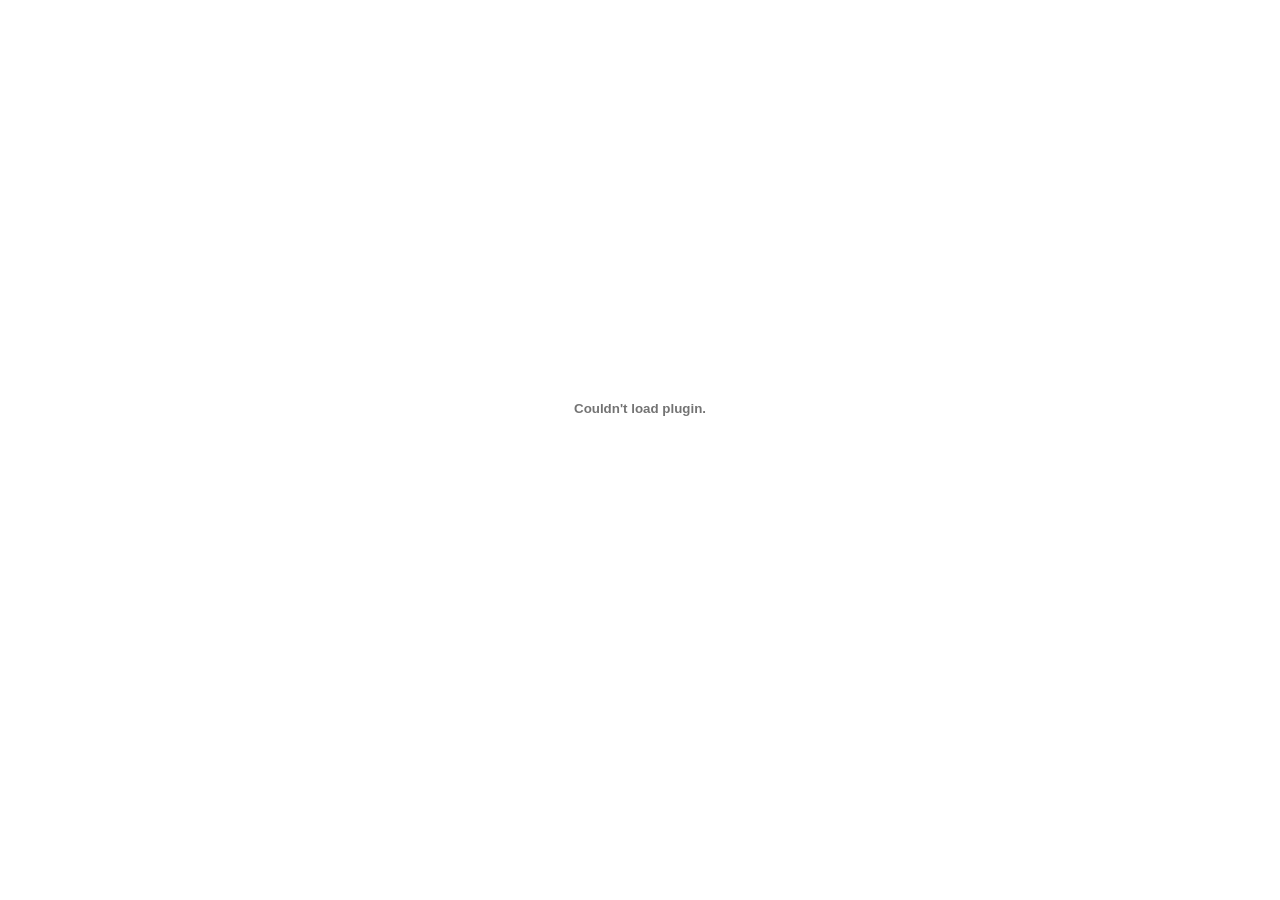
==== index.html @ bdfee644 "remove hotjar tracking" ====
<!DOCTYPE html>
<html>
<head>
<link rel="stylesheet" href="style.css">
  <link href='https://fonts.googleapis.com/css?family=Nunito' rel='stylesheet'>

<!--  &lt;!&ndash; Hotjar Tracking Code for https://id-legal-design.github.io/traditionalcontract/ &ndash;&gt;
<script>
    (function(h,o,t,j,a,r){
        h.hj=h.hj||function(){(h.hj.q=h.hj.q||[]).push(arguments)};
        h._hjSettings={hjid:2678141,hjsv:6};
        a=o.getElementsByTagName('head')[0];
        r=o.createElement('script');r.async=1;
        r.src=t+h._hjSettings.hjid+j+h._hjSettings.hjsv;
        a.appendChild(r);
    })(window,document,'https://static.hotjar.com/c/hotjar-','.js?sv=');
</script>-->

</head>
<body>

  <div class="pdfshow">
    <embed src="assets/boilerplate2017.pdf" width=100% height="800" frameborder="0" allowfullscreen>
  </div>

</body>
</html>
---- style.css ----
body {
    font-family: 'Nunito', sans-serif;font-size: 22px;
}

.button {
  background-color: #606060;
  border: none;
  color: white;
  padding: 15px 32px;
  text-align: center;
  text-decoration: none;
  display: inline-block;
  font-size: 16px;
  margin: 4px 2px;
  cursor: pointer;
}
.content {
  max-width: 500px;
  margin: auto;
    text-align: center;
}

.pdfshow {
  width: 100%;
  margin: auto;
  text-align: center;
}

.header {
  padding: 60px;
  text-align: center;
  background: #ffffff;
  color: #000000;
  font-size: 30px;
}
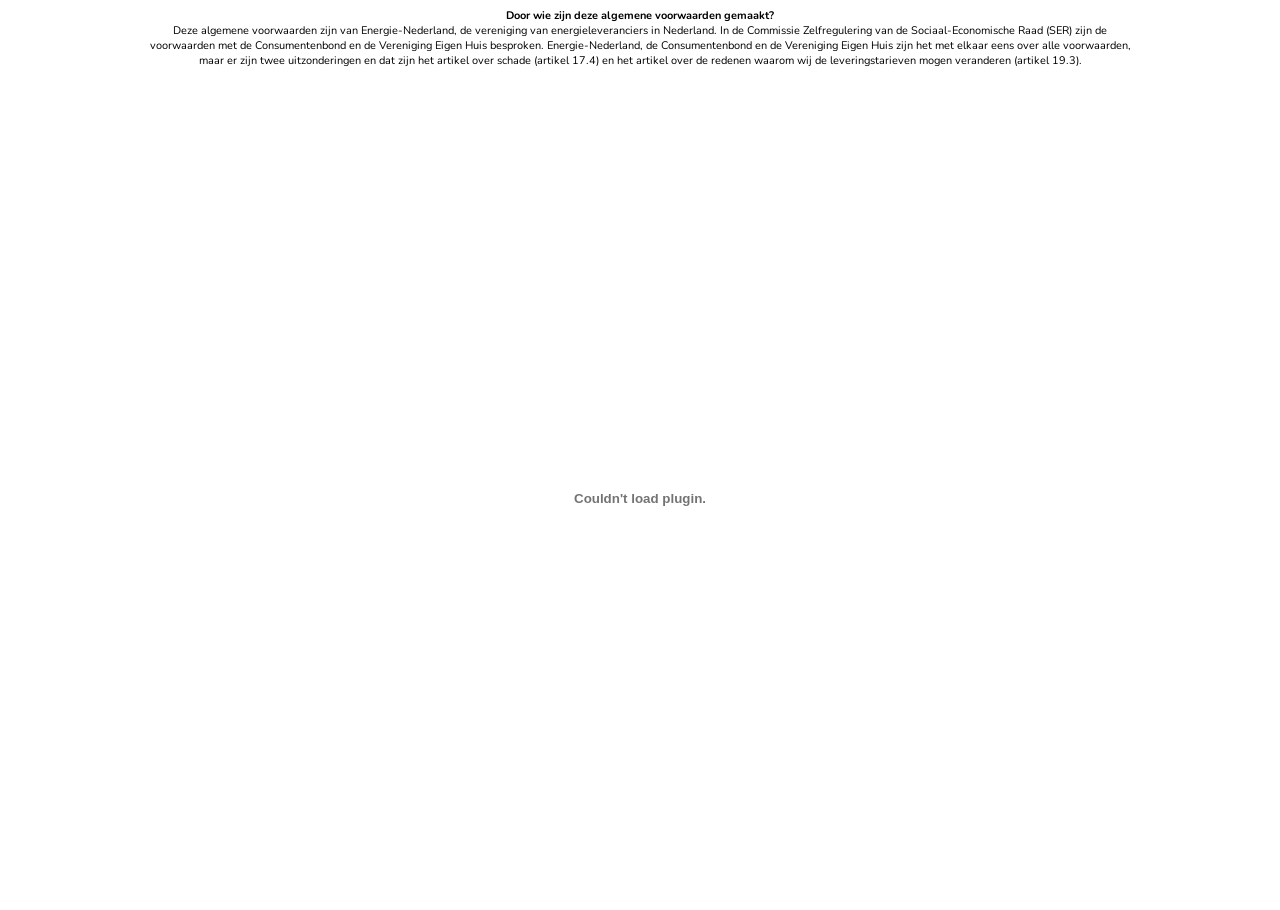
==== commit 9181b673: "rerun hotjar trial with embed" ====
--- a/index.html
+++ b/index.html
@@ -4,7 +4,7 @@
 <link rel="stylesheet" href="style.css">
   <link href='https://fonts.googleapis.com/css?family=Nunito' rel='stylesheet'>
 
-<!--  &lt;!&ndash; Hotjar Tracking Code for https://id-legal-design.github.io/traditionalcontract/ &ndash;&gt;
+<!-- Hotjar Tracking Code for https://id-legal-design.github.io/traditionalcontract/ -->
 <script>
     (function(h,o,t,j,a,r){
         h.hj=h.hj||function(){(h.hj.q=h.hj.q||[]).push(arguments)};
@@ -14,14 +14,27 @@
         r.src=t+h._hjSettings.hjid+j+h._hjSettings.hjsv;
         a.appendChild(r);
     })(window,document,'https://static.hotjar.com/c/hotjar-','.js?sv=');
-</script>-->
+</script>
 
 </head>
 <body>
 
-  <div class="pdfshow">
-    <embed src="assets/boilerplate2017.pdf" width=100% height="800" frameborder="0" allowfullscreen>
+
+  <div class="content">
+   <b>Door wie zijn deze algemene voorwaarden gemaakt? </b>
+    <br>
+    Deze algemene voorwaarden zijn van Energie-Nederland, de vereniging van energieleveranciers in Nederland.
+    In de Commissie Zelfregulering van de Sociaal-Economische Raad (SER) zijn de voorwaarden met de Consumentenbond
+    en de Vereniging Eigen Huis besproken.
+    Energie-Nederland, de Consumentenbond en de Vereniging Eigen Huis zijn het met elkaar eens over alle voorwaarden,
+    maar er zijn twee uitzonderingen en dat zijn het artikel over schade (artikel 17.4) en het artikel over de redenen
+    waarom wij de leveringstarieven mogen veranderen (artikel 19.3).
   </div>
+
+    <br>
+    <br>
+
+<embed src="assets/boilerplate2017.pdf" width=100% height="800" frameborder="0" allowfullscreen>
 
 </body>
 </html>
--- a/style.css
+++ b/style.css
@@ -1,5 +1,5 @@
 body {
-    font-family: 'Nunito', sans-serif;font-size: 22px;
+    font-family: 'Nunito', sans-serif;font-size: 11px;
 }
 
 .button {
@@ -14,16 +14,17 @@
   margin: 4px 2px;
   cursor: pointer;
 }
-.content {
-  max-width: 500px;
+
+.contentcontainer {
+  max-width: 1000px;
   margin: auto;
     text-align: center;
 }
 
-.pdfshow {
-  width: 100%;
+.content {
+  max-width: 1000px;
   margin: auto;
-  text-align: center;
+    text-align: center;
 }
 
 .header {
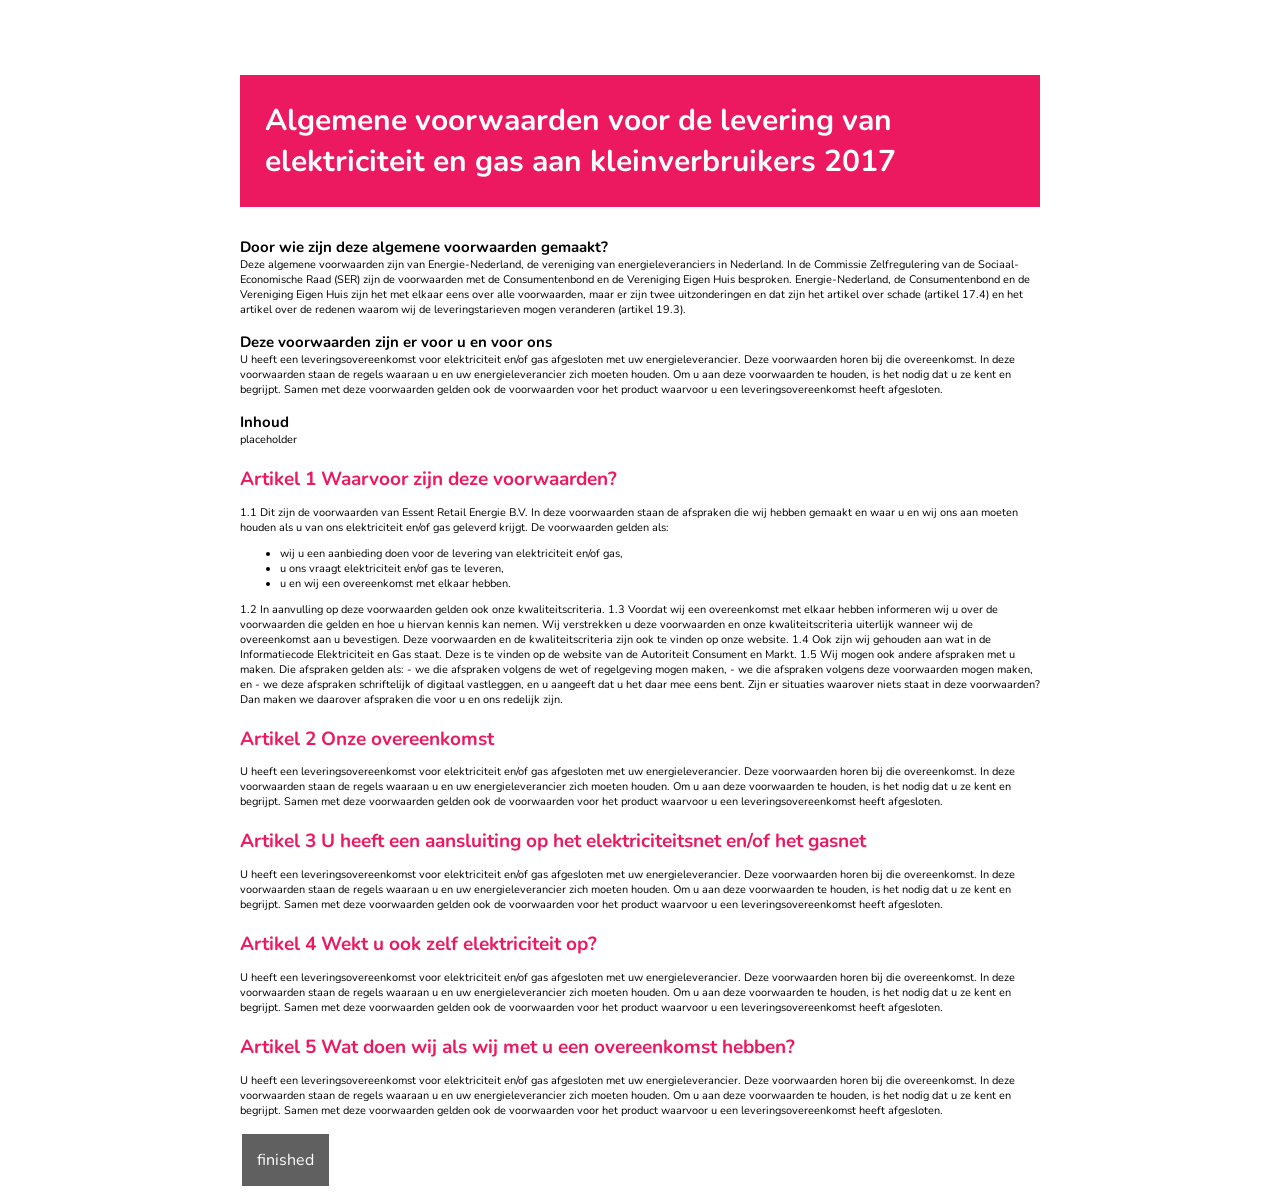
==== commit 9b46ca6c: "basic setup with style" ====
--- a/index.html
+++ b/index.html
@@ -1,40 +1,118 @@
 <!DOCTYPE html>
 <html>
 <head>
-<link rel="stylesheet" href="style.css">
-  <link href='https://fonts.googleapis.com/css?family=Nunito' rel='stylesheet'>
+    <link rel="stylesheet" href="style.css">
+    <link href='https://fonts.googleapis.com/css?family=Nunito' rel='stylesheet'>
 
-<!-- Hotjar Tracking Code for https://id-legal-design.github.io/traditionalcontract/ -->
-<script>
-    (function(h,o,t,j,a,r){
-        h.hj=h.hj||function(){(h.hj.q=h.hj.q||[]).push(arguments)};
-        h._hjSettings={hjid:2678141,hjsv:6};
-        a=o.getElementsByTagName('head')[0];
-        r=o.createElement('script');r.async=1;
-        r.src=t+h._hjSettings.hjid+j+h._hjSettings.hjsv;
-        a.appendChild(r);
-    })(window,document,'https://static.hotjar.com/c/hotjar-','.js?sv=');
-</script>
+    <!-- Hotjar Tracking Code for https://id-legal-design.github.io/traditionalcontract/ -->
+    <script>
+        (function (h, o, t, j, a, r) {
+            h.hj = h.hj || function () {
+                (h.hj.q = h.hj.q || []).push(arguments)
+            };
+            h._hjSettings = {hjid: 2678141, hjsv: 6};
+            a = o.getElementsByTagName('head')[0];
+            r = o.createElement('script');
+            r.async = 1;
+            r.src = t + h._hjSettings.hjid + j + h._hjSettings.hjsv;
+            a.appendChild(r);
+        })(window, document, 'https://static.hotjar.com/c/hotjar-', '.js?sv=');
+    </script>
 
 </head>
 <body>
 
+<div class="contentcontainer">
+<div class="header"> Algemene voorwaarden voor de levering van elektriciteit en gas aan kleinverbruikers 2017 </div>
+<br>
+<div class="content">
+    <h0>Door wie zijn deze algemene voorwaarden gemaakt? </h0>
+    Deze algemene voorwaarden zijn van Energie-Nederland, de vereniging van energieleveranciers in
+    Nederland. In de Commissie Zelfregulering van de Sociaal-Economische Raad (SER) zijn de voorwaarden met
+    de Consumentenbond en de Vereniging Eigen Huis besproken.
+    Energie-Nederland, de Consumentenbond en de Vereniging Eigen Huis zijn het met elkaar eens over alle
+    voorwaarden, maar er zijn twee uitzonderingen en dat zijn het artikel over schade (artikel 17.4) en het artikel
+    over de redenen waarom wij de leveringstarieven mogen veranderen (artikel 19.3).
+</div>
 
-  <div class="content">
-   <b>Door wie zijn deze algemene voorwaarden gemaakt? </b>
-    <br>
-    Deze algemene voorwaarden zijn van Energie-Nederland, de vereniging van energieleveranciers in Nederland.
-    In de Commissie Zelfregulering van de Sociaal-Economische Raad (SER) zijn de voorwaarden met de Consumentenbond
-    en de Vereniging Eigen Huis besproken.
-    Energie-Nederland, de Consumentenbond en de Vereniging Eigen Huis zijn het met elkaar eens over alle voorwaarden,
-    maar er zijn twee uitzonderingen en dat zijn het artikel over schade (artikel 17.4) en het artikel over de redenen
-    waarom wij de leveringstarieven mogen veranderen (artikel 19.3).
-  </div>
+<div class="content">
+    <h0>Deze voorwaarden zijn er voor u en voor ons </h0>
+    U heeft een leveringsovereenkomst voor elektriciteit en/of gas afgesloten met uw energieleverancier.
+    Deze voorwaarden horen bij die overeenkomst. In deze voorwaarden staan de regels waaraan u en uw
+    energieleverancier zich moeten houden. Om u aan deze voorwaarden te houden, is het nodig dat u ze kent
+    en begrijpt. Samen met deze voorwaarden gelden ook de voorwaarden voor het product waarvoor u een
+    leveringsovereenkomst heeft afgesloten.
+</div>
 
-    <br>
-    <br>
+<div class="content">
+    <h0>Inhoud </h0>
+    placeholder
+</div>
 
-<embed src="assets/boilerplate2017.pdf" width=100% height="800" frameborder="0" allowfullscreen>
+<div class="content">
+    <h1>Artikel 1 Waarvoor zijn deze voorwaarden? </h1>
+
+    1.1 Dit zijn de voorwaarden van Essent Retail Energie B.V. In deze voorwaarden staan de afspraken die wij
+    hebben gemaakt en waar u en wij ons aan moeten houden als u van ons elektriciteit en/of gas geleverd
+    krijgt. De voorwaarden gelden als:
+
+    <ul>
+        <li>wij u een aanbieding doen voor de levering van elektriciteit en/of gas,</li>
+        <li>u ons vraagt elektriciteit en/of gas te leveren,</li>
+        <li>u en wij een overeenkomst met elkaar hebben.</li>
+    </ul>
+    1.2 In aanvulling op deze voorwaarden gelden ook onze kwaliteitscriteria.
+    1.3 Voordat wij een overeenkomst met elkaar hebben informeren wij u over de voorwaarden die gelden en hoe
+    u hiervan kennis kan nemen. Wij verstrekken u deze voorwaarden en onze kwaliteitscriteria uiterlijk wanneer
+    wij de overeenkomst aan u bevestigen. Deze voorwaarden en de kwaliteitscriteria zijn ook te vinden op onze
+    website.
+    1.4 Ook zijn wij gehouden aan wat in de Informatiecode Elektriciteit en Gas staat. Deze is te vinden op de
+    website van de Autoriteit Consument en Markt.
+    1.5 Wij mogen ook andere afspraken met u maken. Die afspraken gelden als:
+    - we die afspraken volgens de wet of regelgeving mogen maken,
+    - we die afspraken volgens deze voorwaarden mogen maken, en
+    - we deze afspraken schriftelijk of digitaal vastleggen, en u aangeeft dat u het daar mee eens bent.
+    Zijn er situaties waarover niets staat in deze voorwaarden? Dan maken we daarover afspraken die voor u
+    en ons redelijk zijn.
+</div>
+
+<div class="content">
+    <h1>Artikel 2 Onze overeenkomst </h1>
+    U heeft een leveringsovereenkomst voor elektriciteit en/of gas afgesloten met uw energieleverancier.
+    Deze voorwaarden horen bij die overeenkomst. In deze voorwaarden staan de regels waaraan u en uw
+    energieleverancier zich moeten houden. Om u aan deze voorwaarden te houden, is het nodig dat u ze kent
+    en begrijpt. Samen met deze voorwaarden gelden ook de voorwaarden voor het product waarvoor u een
+    leveringsovereenkomst heeft afgesloten.
+</div>
+
+    <div class="content">
+    <h1>Artikel 3 U heeft een aansluiting op het elektriciteitsnet en/of het gasnet </h1>
+    U heeft een leveringsovereenkomst voor elektriciteit en/of gas afgesloten met uw energieleverancier.
+    Deze voorwaarden horen bij die overeenkomst. In deze voorwaarden staan de regels waaraan u en uw
+    energieleverancier zich moeten houden. Om u aan deze voorwaarden te houden, is het nodig dat u ze kent
+    en begrijpt. Samen met deze voorwaarden gelden ook de voorwaarden voor het product waarvoor u een
+    leveringsovereenkomst heeft afgesloten.
+</div>
+
+    <div class="content">
+    <h1>Artikel 4 Wekt u ook zelf elektriciteit op? </h1>
+    U heeft een leveringsovereenkomst voor elektriciteit en/of gas afgesloten met uw energieleverancier.
+    Deze voorwaarden horen bij die overeenkomst. In deze voorwaarden staan de regels waaraan u en uw
+    energieleverancier zich moeten houden. Om u aan deze voorwaarden te houden, is het nodig dat u ze kent
+    en begrijpt. Samen met deze voorwaarden gelden ook de voorwaarden voor het product waarvoor u een
+    leveringsovereenkomst heeft afgesloten.
+</div>
+
+        <div class="content">
+    <h1>Artikel 5 Wat doen wij als wij met u een overeenkomst hebben? </h1>
+    U heeft een leveringsovereenkomst voor elektriciteit en/of gas afgesloten met uw energieleverancier.
+    Deze voorwaarden horen bij die overeenkomst. In deze voorwaarden staan de regels waaraan u en uw
+    energieleverancier zich moeten houden. Om u aan deze voorwaarden te houden, is het nodig dat u ze kent
+    en begrijpt. Samen met deze voorwaarden gelden ook de voorwaarden voor het product waarvoor u een
+    leveringsovereenkomst heeft afgesloten.
+</div>
+<a class="button" href="https://www.google.com">finished</a>
+</div>
 
 </body>
 </html>
--- a/style.css
+++ b/style.css
@@ -1,36 +1,61 @@
+:root {
+  --colorbright: #ec1960;
+  --white: #ffffff;
+}
+
 body {
-    font-family: 'Nunito', sans-serif;font-size: 11px;
+    font-family: 'Nunito', sans-serif;
+    font-size: 11px;
+    margin-top: 75px;
 }
 
 .button {
-  background-color: #606060;
-  border: none;
-  color: white;
-  padding: 15px 32px;
-  text-align: center;
-  text-decoration: none;
-  display: inline-block;
-  font-size: 16px;
-  margin: 4px 2px;
-  cursor: pointer;
+    background-color: #606060;
+    border: none;
+    color: white;
+    padding: 15px 15px;
+    text-align: center;
+    text-decoration: none;
+    display: inline-block;
+    font-size: 16px;
+    margin: 4px 2px;
+    cursor: pointer;
+    margin-top: 1em;
+}
+
+.content {
+    max-width: 800px;
+    margin: auto;
+    text-align: left;
 }
 
 .contentcontainer {
-  max-width: 1000px;
-  margin: auto;
-    text-align: center;
+    max-width: 800px;
+    margin: auto;
+    text-align: left;
 }
 
-.content {
-  max-width: 1000px;
-  margin: auto;
-    text-align: center;
+
+h0 {
+    display: block;
+    margin-top: 1em;
+    font-size: 15px;
+    font-weight: bold;
+}
+
+h1{
+    display: block;
+    margin-top: 1em;
+    font-size: 19px;
+    font-weight: bold;
+    color: var(--colorbright);
 }
 
 .header {
-  padding: 60px;
-  text-align: center;
-  background: #ffffff;
-  color: #000000;
-  font-size: 30px;
+    font-size: 30px;
+    font-weight: bold;
+    display: block;
+    background-color: var(--colorbright);
+    color: white;
+    padding: 25px 25px 25px 25px;
 }
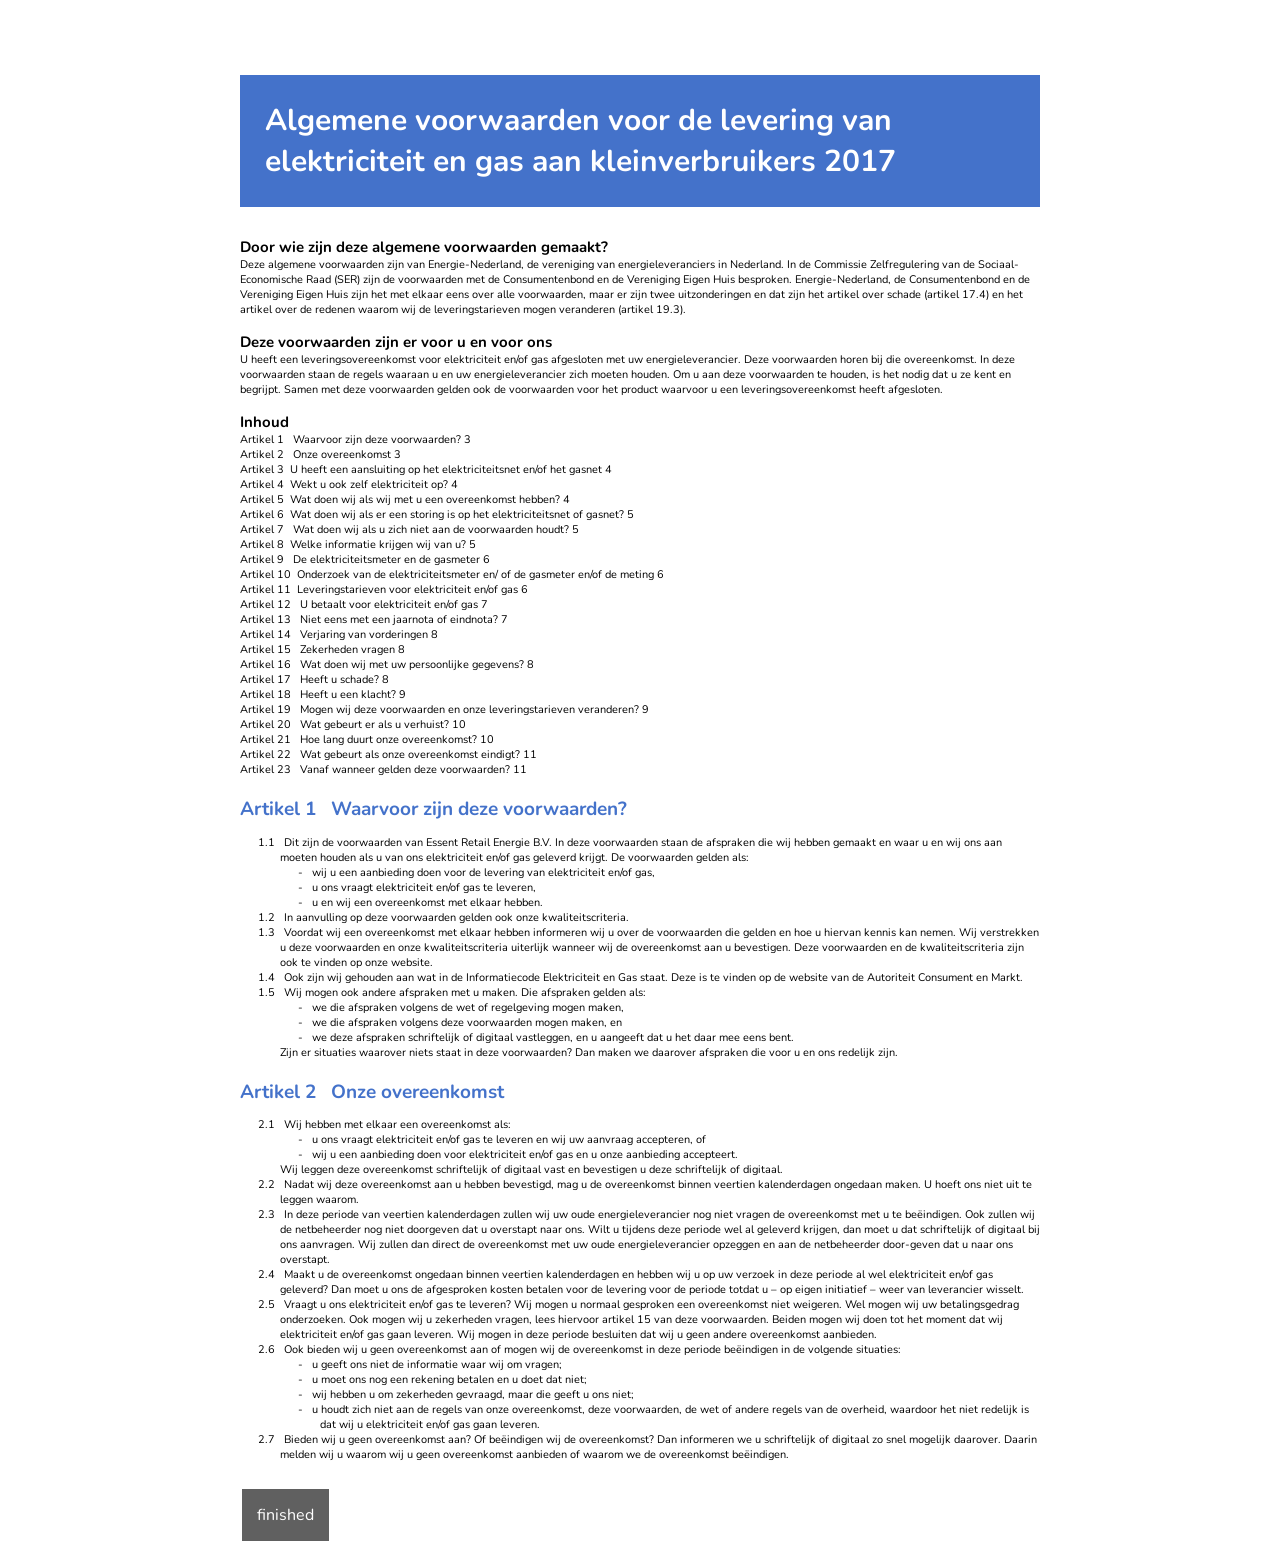
==== commit 33c2ac3d: "update content and list items" ====
--- a/index.html
+++ b/index.html
@@ -23,95 +23,144 @@
 <body>
 
 <div class="contentcontainer">
-<div class="header"> Algemene voorwaarden voor de levering van elektriciteit en gas aan kleinverbruikers 2017 </div>
-<br>
-<div class="content">
-    <h0>Door wie zijn deze algemene voorwaarden gemaakt? </h0>
-    Deze algemene voorwaarden zijn van Energie-Nederland, de vereniging van energieleveranciers in
-    Nederland. In de Commissie Zelfregulering van de Sociaal-Economische Raad (SER) zijn de voorwaarden met
-    de Consumentenbond en de Vereniging Eigen Huis besproken.
-    Energie-Nederland, de Consumentenbond en de Vereniging Eigen Huis zijn het met elkaar eens over alle
-    voorwaarden, maar er zijn twee uitzonderingen en dat zijn het artikel over schade (artikel 17.4) en het artikel
-    over de redenen waarom wij de leveringstarieven mogen veranderen (artikel 19.3).
-</div>
-
-<div class="content">
-    <h0>Deze voorwaarden zijn er voor u en voor ons </h0>
-    U heeft een leveringsovereenkomst voor elektriciteit en/of gas afgesloten met uw energieleverancier.
-    Deze voorwaarden horen bij die overeenkomst. In deze voorwaarden staan de regels waaraan u en uw
-    energieleverancier zich moeten houden. Om u aan deze voorwaarden te houden, is het nodig dat u ze kent
-    en begrijpt. Samen met deze voorwaarden gelden ook de voorwaarden voor het product waarvoor u een
-    leveringsovereenkomst heeft afgesloten.
-</div>
-
-<div class="content">
-    <h0>Inhoud </h0>
-    placeholder
-</div>
-
-<div class="content">
-    <h1>Artikel 1 Waarvoor zijn deze voorwaarden? </h1>
-
-    1.1 Dit zijn de voorwaarden van Essent Retail Energie B.V. In deze voorwaarden staan de afspraken die wij
-    hebben gemaakt en waar u en wij ons aan moeten houden als u van ons elektriciteit en/of gas geleverd
-    krijgt. De voorwaarden gelden als:
-
-    <ul>
-        <li>wij u een aanbieding doen voor de levering van elektriciteit en/of gas,</li>
-        <li>u ons vraagt elektriciteit en/of gas te leveren,</li>
-        <li>u en wij een overeenkomst met elkaar hebben.</li>
-    </ul>
-    1.2 In aanvulling op deze voorwaarden gelden ook onze kwaliteitscriteria.
-    1.3 Voordat wij een overeenkomst met elkaar hebben informeren wij u over de voorwaarden die gelden en hoe
-    u hiervan kennis kan nemen. Wij verstrekken u deze voorwaarden en onze kwaliteitscriteria uiterlijk wanneer
-    wij de overeenkomst aan u bevestigen. Deze voorwaarden en de kwaliteitscriteria zijn ook te vinden op onze
-    website.
-    1.4 Ook zijn wij gehouden aan wat in de Informatiecode Elektriciteit en Gas staat. Deze is te vinden op de
-    website van de Autoriteit Consument en Markt.
-    1.5 Wij mogen ook andere afspraken met u maken. Die afspraken gelden als:
-    - we die afspraken volgens de wet of regelgeving mogen maken,
-    - we die afspraken volgens deze voorwaarden mogen maken, en
-    - we deze afspraken schriftelijk of digitaal vastleggen, en u aangeeft dat u het daar mee eens bent.
-    Zijn er situaties waarover niets staat in deze voorwaarden? Dan maken we daarover afspraken die voor u
-    en ons redelijk zijn.
-</div>
-
-<div class="content">
-    <h1>Artikel 2 Onze overeenkomst </h1>
-    U heeft een leveringsovereenkomst voor elektriciteit en/of gas afgesloten met uw energieleverancier.
-    Deze voorwaarden horen bij die overeenkomst. In deze voorwaarden staan de regels waaraan u en uw
-    energieleverancier zich moeten houden. Om u aan deze voorwaarden te houden, is het nodig dat u ze kent
-    en begrijpt. Samen met deze voorwaarden gelden ook de voorwaarden voor het product waarvoor u een
-    leveringsovereenkomst heeft afgesloten.
-</div>
+    <div class="header"> Algemene voorwaarden voor de levering van elektriciteit en gas aan kleinverbruikers 2017</div>
+    <br>
+    <div class="content">
+        <h0>Door wie zijn deze algemene voorwaarden gemaakt?</h0>
+        Deze algemene voorwaarden zijn van Energie-Nederland, de vereniging van energieleveranciers in
+        Nederland. In de Commissie Zelfregulering van de Sociaal-Economische Raad (SER) zijn de voorwaarden met
+        de Consumentenbond en de Vereniging Eigen Huis besproken.
+        Energie-Nederland, de Consumentenbond en de Vereniging Eigen Huis zijn het met elkaar eens over alle
+        voorwaarden, maar er zijn twee uitzonderingen en dat zijn het artikel over schade (artikel 17.4) en het artikel
+        over de redenen waarom wij de leveringstarieven mogen veranderen (artikel 19.3).
+    </div>
 
     <div class="content">
-    <h1>Artikel 3 U heeft een aansluiting op het elektriciteitsnet en/of het gasnet </h1>
-    U heeft een leveringsovereenkomst voor elektriciteit en/of gas afgesloten met uw energieleverancier.
-    Deze voorwaarden horen bij die overeenkomst. In deze voorwaarden staan de regels waaraan u en uw
-    energieleverancier zich moeten houden. Om u aan deze voorwaarden te houden, is het nodig dat u ze kent
-    en begrijpt. Samen met deze voorwaarden gelden ook de voorwaarden voor het product waarvoor u een
-    leveringsovereenkomst heeft afgesloten.
-</div>
+        <h0>Deze voorwaarden zijn er voor u en voor ons</h0>
+        U heeft een leveringsovereenkomst voor elektriciteit en/of gas afgesloten met uw energieleverancier.
+        Deze voorwaarden horen bij die overeenkomst. In deze voorwaarden staan de regels waaraan u en uw
+        energieleverancier zich moeten houden. Om u aan deze voorwaarden te houden, is het nodig dat u ze kent
+        en begrijpt. Samen met deze voorwaarden gelden ook de voorwaarden voor het product waarvoor u een
+        leveringsovereenkomst heeft afgesloten.
+    </div>
 
-    <div class="content">
-    <h1>Artikel 4 Wekt u ook zelf elektriciteit op? </h1>
-    U heeft een leveringsovereenkomst voor elektriciteit en/of gas afgesloten met uw energieleverancier.
-    Deze voorwaarden horen bij die overeenkomst. In deze voorwaarden staan de regels waaraan u en uw
-    energieleverancier zich moeten houden. Om u aan deze voorwaarden te houden, is het nodig dat u ze kent
-    en begrijpt. Samen met deze voorwaarden gelden ook de voorwaarden voor het product waarvoor u een
-    leveringsovereenkomst heeft afgesloten.
-</div>
+    <div id="content">
+        <h0>Inhoud</h0>
+        Artikel 1 &nbsp; Waarvoor zijn deze voorwaarden? 3 <br>
+        Artikel 2 &nbsp; Onze overeenkomst 3 <br>
+        Artikel 3 &nbsp;U heeft een aansluiting op het elektriciteitsnet en/of het gasnet 4 <br>
+        Artikel 4 &nbsp;Wekt u ook zelf elektriciteit op? 4 <br>
+        Artikel 5 &nbsp;Wat doen wij als wij met u een overeenkomst hebben? 4 <br>
+        Artikel 6 &nbsp;Wat doen wij als er een storing is op het elektriciteitsnet of gasnet? 5 <br>
+        Artikel 7 &nbsp; Wat doen wij als u zich niet aan de voorwaarden houdt? 5 <br>
+        Artikel 8 &nbsp;Welke informatie krijgen wij van u? 5 <br>
+        Artikel 9  &nbsp; De elektriciteitsmeter en de gasmeter 6 <br>
+        Artikel 10  &nbsp;Onderzoek van de elektriciteitsmeter en/ of de gasmeter en/of de meting 6 <br>
+        Artikel 11  &nbsp;Leveringstarieven voor elektriciteit en/of gas 6 <br>
+        Artikel 12 &nbsp; U betaalt voor elektriciteit en/of gas 7 <br>
+        Artikel 13 &nbsp; Niet eens met een jaarnota of eindnota? 7 <br>
+        Artikel 14 &nbsp; Verjaring van vorderingen 8 <br>
+        Artikel 15 &nbsp; Zekerheden vragen 8 <br>
+        Artikel 16 &nbsp; Wat doen wij met uw persoonlijke gegevens? 8 <br>
+        Artikel 17 &nbsp; Heeft u schade? 8 <br>
+        Artikel 18 &nbsp; Heeft u een klacht? 9 <br>
+        Artikel 19 &nbsp; Mogen wij deze voorwaarden en onze leveringstarieven veranderen? 9 <br>
+        Artikel 20 &nbsp; Wat gebeurt er als u verhuist? 10 <br>
+        Artikel 21 &nbsp; Hoe lang duurt onze overeenkomst? 10 <br>
+        Artikel 22 &nbsp; Wat gebeurt als onze overeenkomst eindigt? 11 <br>
+        Artikel 23 &nbsp; Vanaf wanneer gelden deze voorwaarden? 11 <br>
+    </div>
 
-        <div class="content">
-    <h1>Artikel 5 Wat doen wij als wij met u een overeenkomst hebben? </h1>
-    U heeft een leveringsovereenkomst voor elektriciteit en/of gas afgesloten met uw energieleverancier.
-    Deze voorwaarden horen bij die overeenkomst. In deze voorwaarden staan de regels waaraan u en uw
-    energieleverancier zich moeten houden. Om u aan deze voorwaarden te houden, is het nodig dat u ze kent
-    en begrijpt. Samen met deze voorwaarden gelden ook de voorwaarden voor het product waarvoor u een
-    leveringsovereenkomst heeft afgesloten.
-</div>
-<a class="button" href="https://www.google.com">finished</a>
+    <div id="legal-list">
+        <h1>Waarvoor zijn deze voorwaarden?</h1>
+        <ol>
+            <li>Dit zijn de voorwaarden van Essent Retail Energie B.V. In deze voorwaarden staan de afspraken die wij
+                hebben gemaakt en waar u en wij ons aan moeten houden als u van ons elektriciteit en/of gas geleverd
+                krijgt. De voorwaarden gelden als:
+                <ol>
+                    <li>wij u een aanbieding doen voor de levering van elektriciteit en/of gas,</li>
+                    <li>u ons vraagt elektriciteit en/of gas te leveren,</li>
+                    <li>u en wij een overeenkomst met elkaar hebben.</li>
+                </ol>
+            </li>
+            <li>In aanvulling op deze voorwaarden gelden ook onze kwaliteitscriteria.
+            </li>
+            <li>Voordat wij een overeenkomst met elkaar hebben informeren wij u over de voorwaarden die gelden en hoe
+                u hiervan kennis kan nemen. Wij verstrekken u deze voorwaarden en onze kwaliteitscriteria uiterlijk
+                wanneer
+                wij de overeenkomst aan u bevestigen. Deze voorwaarden en de kwaliteitscriteria zijn ook te vinden op
+                onze
+                website.
+            </li>
+            <li>Ook zijn wij gehouden aan wat in de Informatiecode Elektriciteit en Gas staat. Deze is te vinden op de
+                website van de Autoriteit Consument en Markt.
+            </li>
+            <li>
+                Wij mogen ook andere afspraken met u maken. Die afspraken gelden als:
+                <ol>
+                    <li>we die afspraken volgens de wet of regelgeving mogen maken,</li>
+                    <li>we die afspraken volgens deze voorwaarden mogen maken, en</li>
+                    <li>we deze afspraken schriftelijk of digitaal vastleggen, en u aangeeft dat u het daar mee eens
+                        bent.
+                    </li>
+                </ol>
+                Zijn er situaties waarover niets staat in deze voorwaarden? Dan maken we daarover afspraken die voor u
+                en ons redelijk zijn.
+            </li>
+        </ol>
+
+        <h1>Onze overeenkomst</h1>
+        <ol>
+            <li>Wij hebben met elkaar een overeenkomst als:
+                <ol>
+                    <li>u ons vraagt elektriciteit en/of gas te leveren en wij uw aanvraag accepteren, of</li>
+                    <li>wij u een aanbieding doen voor elektriciteit en/of gas en u onze aanbieding accepteert.</li>
+                </ol>
+                Wij leggen deze overeenkomst schriftelijk of digitaal vast en bevestigen u deze schriftelijk of
+                digitaal.
+            </li>
+            <li>Nadat wij deze overeenkomst aan u hebben bevestigd, mag u de overeenkomst binnen veertien kalenderdagen
+                ongedaan maken. U hoeft ons niet uit te leggen waarom.
+            </li>
+            <li>In deze periode van veertien kalenderdagen zullen wij uw oude energieleverancier nog niet vragen de
+                overeenkomst met u te beëindigen. Ook zullen wij de netbeheerder nog niet doorgeven dat u overstapt
+                naar ons. Wilt u tijdens deze periode wel al geleverd krijgen, dan moet u dat schriftelijk of digitaal
+                bij ons
+                aanvragen. Wij zullen dan direct de overeenkomst met uw oude energieleverancier opzeggen en aan de
+                netbeheerder door-geven dat u naar ons overstapt.
+            </li>
+            <li> Maakt u de overeenkomst ongedaan binnen veertien kalenderdagen en hebben wij u op uw verzoek in
+                deze periode al wel elektriciteit en/of gas geleverd? Dan moet u ons de afgesproken kosten betalen voor
+                de levering voor de periode totdat u – op eigen initiatief – weer van leverancier wisselt.
+            </li>
+            <li> Vraagt u ons elektriciteit en/of gas te leveren? Wij mogen u normaal gesproken een overeenkomst niet
+                weigeren. Wel mogen wij uw betalingsgedrag onderzoeken. Ook mogen wij u zekerheden vragen, lees
+                hiervoor artikel 15 van deze voorwaarden. Beiden mogen wij doen tot het moment dat wij elektriciteit
+                en/of gas gaan leveren. Wij mogen in deze periode besluiten dat wij u geen andere overeenkomst
+                aanbieden.
+            </li>
+            <li>Ook bieden wij u geen overeenkomst aan of mogen wij de overeenkomst in deze periode beëindigen in de
+                volgende situaties:
+                <ol>
+                    <li>u geeft ons niet de informatie waar wij om vragen;</li>
+                    <li>u moet ons nog een rekening betalen en u doet dat niet;</li>
+                    <li>wij hebben u om zekerheden gevraagd, maar die geeft u ons niet;</li>
+                    <li> u houdt zich niet aan de regels van onze overeenkomst, deze voorwaarden, de wet of andere
+                        regels van
+                        de overheid, waardoor het niet redelijk is dat wij u elektriciteit en/of gas gaan leveren.
+                    </li>
+                </ol>
+            </li>
+            <li> Bieden wij u geen overeenkomst aan? Of beëindigen wij de overeenkomst? Dan informeren we u schriftelijk
+                of digitaal zo snel mogelijk daarover. Daarin melden wij u waarom wij u geen overeenkomst aanbieden of
+                waarom we de overeenkomst beëindigen.
+            </li>
+
+        </ol>
+    </div>
+
+
+    <a class="button" href="https://www.google.com">finished</a>
 </div>
 
 </body>
--- a/style.css
+++ b/style.css
@@ -1,6 +1,6 @@
 :root {
-  --colorbright: #ec1960;
-  --white: #ffffff;
+    --colorbright: #4472CA;
+    --white: #ffffff;
 }
 
 body {
@@ -43,7 +43,7 @@
     font-weight: bold;
 }
 
-h1{
+h1 {
     display: block;
     margin-top: 1em;
     font-size: 19px;
@@ -59,3 +59,36 @@
     color: white;
     padding: 25px 25px 25px 25px;
 }
+
+/* legal list style */
+#legal-list {
+    counter-reset: section;
+}
+
+#legal-list h1:before {
+    counter-increment: section;
+    content: "Artikel " counter(section) " ";
+    margin: 0 0.5em 0 0;
+}
+
+#legal-list ol {
+    counter-reset: clause;
+    list-style: none outside none;
+    text-indent: -2em;
+}
+
+#legal-list ol li {
+    counter-increment: clause;
+}
+
+#legal-list ol li:before {
+    content: counter(section) "." counters(clause, ".") " ";
+    margin: 0 0.5em 0 0;
+}
+
+#legal-list ol li ol li {
+    list-style: none;
+}
+#legal-list ol li ol li:before {
+    content: " - "
+}
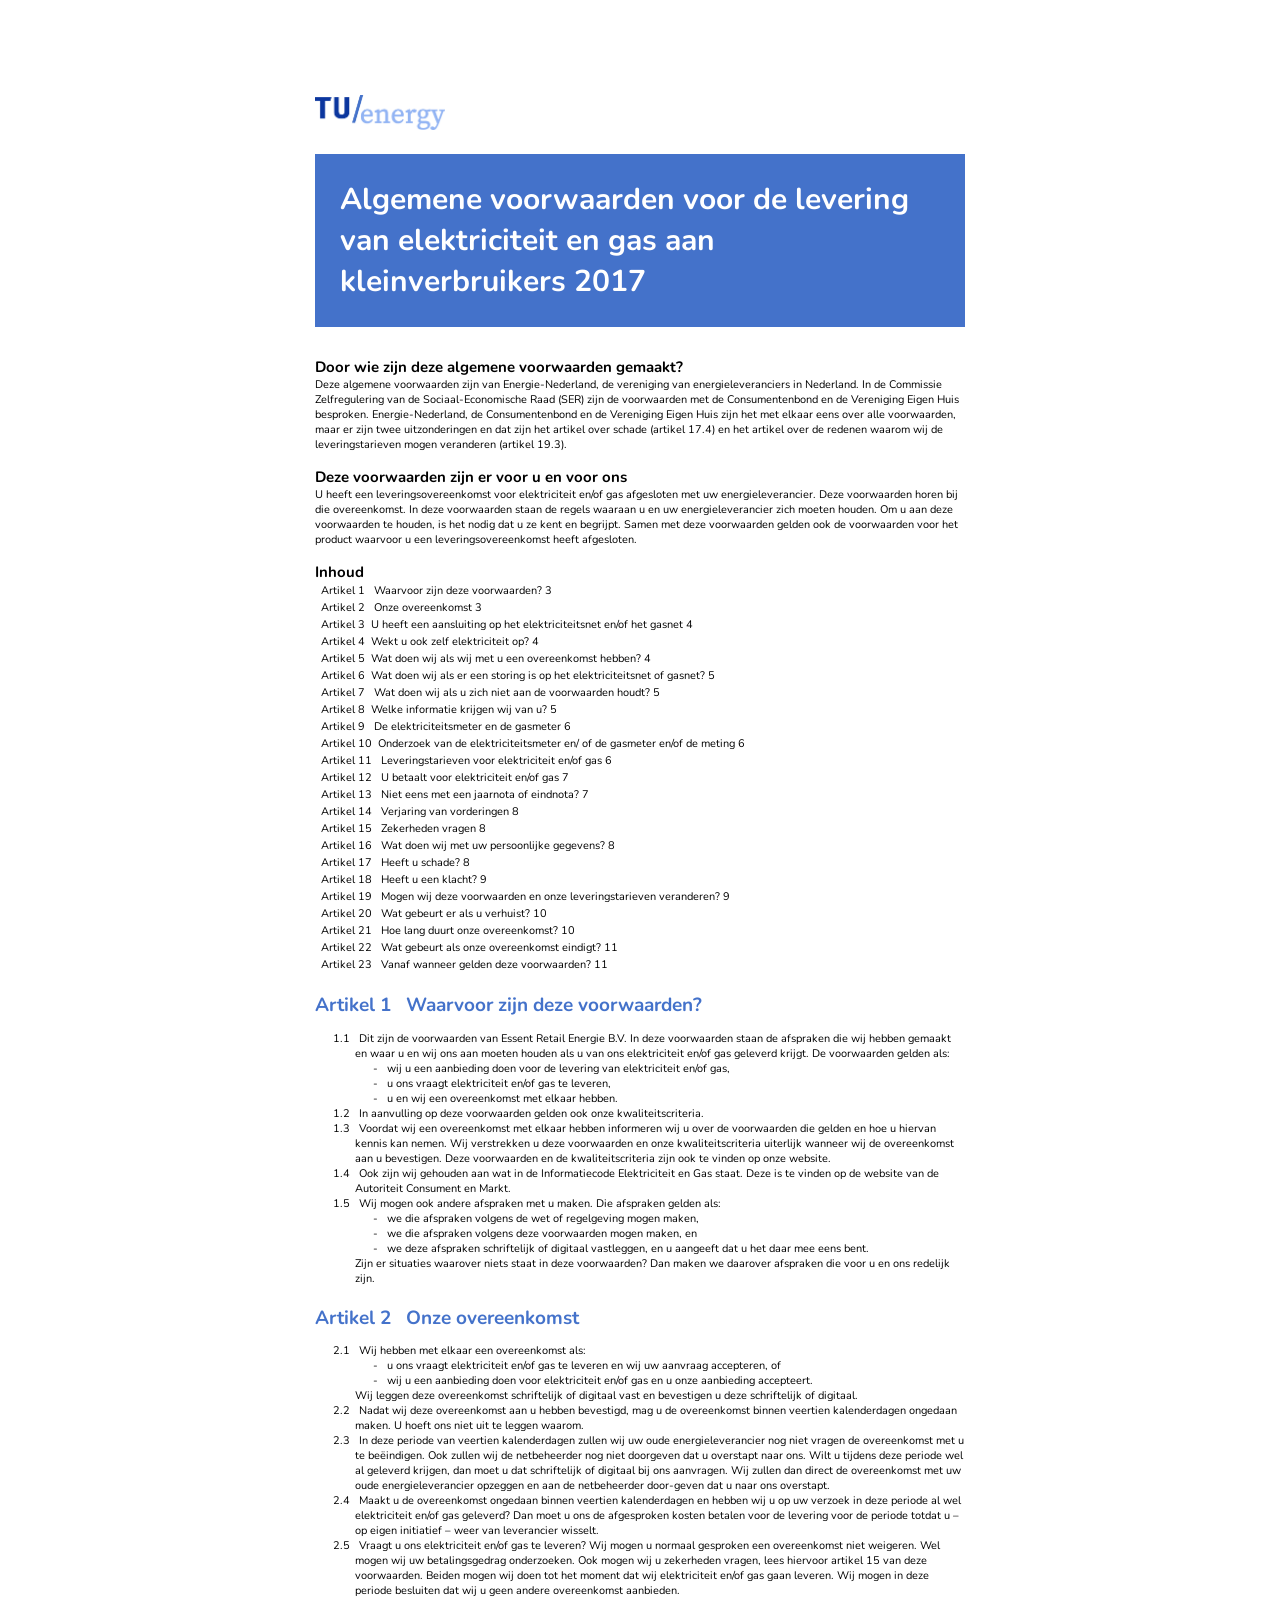
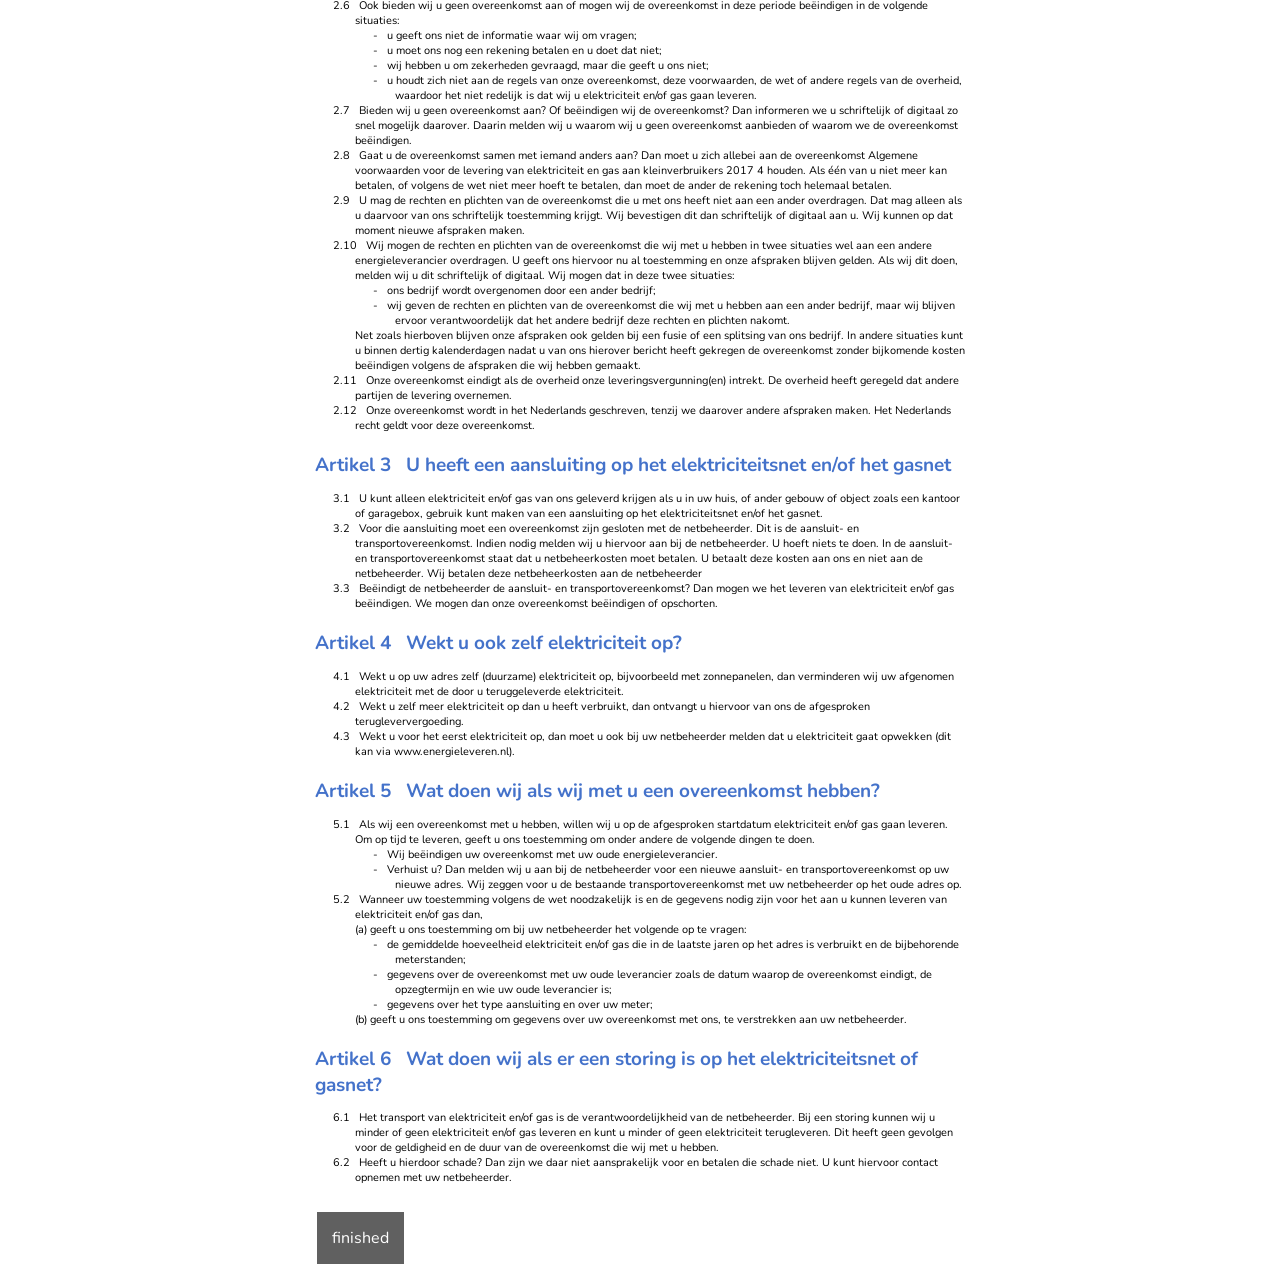
==== commit 01faffd4: "General update of functionalities color update, clickable index, scroll to element and more content" ====
--- a/index.html
+++ b/index.html
@@ -3,6 +3,7 @@
 <head>
     <link rel="stylesheet" href="style.css">
     <link href='https://fonts.googleapis.com/css?family=Nunito' rel='stylesheet'>
+    <meta http-equiv="Content-Type" content="text/html; charset=utf-8">
 
     <!-- Hotjar Tracking Code for https://id-legal-design.github.io/traditionalcontract/ -->
     <script>
@@ -23,8 +24,12 @@
 <body>
 
 <div class="contentcontainer">
+    <img src="assets/energylogo.png" alt="energy logo" width=20% height=20% style="margin:20px 0px">
+    <br>
     <div class="header"> Algemene voorwaarden voor de levering van elektriciteit en gas aan kleinverbruikers 2017</div>
     <br>
+
+
     <div class="content">
         <h0>Door wie zijn deze algemene voorwaarden gemaakt?</h0>
         Deze algemene voorwaarden zijn van Energie-Nederland, de vereniging van energieleveranciers in
@@ -46,33 +51,65 @@
 
     <div id="content">
         <h0>Inhoud</h0>
-        Artikel 1 &nbsp; Waarvoor zijn deze voorwaarden? 3 <br>
-        Artikel 2 &nbsp; Onze overeenkomst 3 <br>
-        Artikel 3 &nbsp;U heeft een aansluiting op het elektriciteitsnet en/of het gasnet 4 <br>
-        Artikel 4 &nbsp;Wekt u ook zelf elektriciteit op? 4 <br>
-        Artikel 5 &nbsp;Wat doen wij als wij met u een overeenkomst hebben? 4 <br>
-        Artikel 6 &nbsp;Wat doen wij als er een storing is op het elektriciteitsnet of gasnet? 5 <br>
-        Artikel 7 &nbsp; Wat doen wij als u zich niet aan de voorwaarden houdt? 5 <br>
-        Artikel 8 &nbsp;Welke informatie krijgen wij van u? 5 <br>
-        Artikel 9  &nbsp; De elektriciteitsmeter en de gasmeter 6 <br>
-        Artikel 10  &nbsp;Onderzoek van de elektriciteitsmeter en/ of de gasmeter en/of de meting 6 <br>
-        Artikel 11  &nbsp;Leveringstarieven voor elektriciteit en/of gas 6 <br>
-        Artikel 12 &nbsp; U betaalt voor elektriciteit en/of gas 7 <br>
-        Artikel 13 &nbsp; Niet eens met een jaarnota of eindnota? 7 <br>
-        Artikel 14 &nbsp; Verjaring van vorderingen 8 <br>
-        Artikel 15 &nbsp; Zekerheden vragen 8 <br>
-        Artikel 16 &nbsp; Wat doen wij met uw persoonlijke gegevens? 8 <br>
-        Artikel 17 &nbsp; Heeft u schade? 8 <br>
-        Artikel 18 &nbsp; Heeft u een klacht? 9 <br>
-        Artikel 19 &nbsp; Mogen wij deze voorwaarden en onze leveringstarieven veranderen? 9 <br>
-        Artikel 20 &nbsp; Wat gebeurt er als u verhuist? 10 <br>
-        Artikel 21 &nbsp; Hoe lang duurt onze overeenkomst? 10 <br>
-        Artikel 22 &nbsp; Wat gebeurt als onze overeenkomst eindigt? 11 <br>
-        Artikel 23 &nbsp; Vanaf wanneer gelden deze voorwaarden? 11 <br>
+        <button id="button1" class="link">Artikel 1 &nbsp; Waarvoor zijn deze voorwaarden? 3</button>
+        <br>
+        <button id="button2" class="link">Artikel 2 &nbsp; Onze overeenkomst 3</button>
+        <br>
+        <button id="button3" class="link">Artikel 3 &nbsp;U heeft een aansluiting op het elektriciteitsnet en/of het
+            gasnet 4
+        </button>
+        <br>
+        <button id="button4" class="link">Artikel 4 &nbsp;Wekt u ook zelf elektriciteit op? 4</button>
+        <br>
+        <button id="button5" class="link">Artikel 5 &nbsp;Wat doen wij als wij met u een overeenkomst hebben? 4</button>
+        <br>
+        <button id="button6" class="link">Artikel 6 &nbsp;Wat doen wij als er een storing is op het elektriciteitsnet of
+            gasnet? 5
+        </button>
+        <br>
+        <button id="button7" class="link">Artikel 7 &nbsp; Wat doen wij als u zich niet aan de voorwaarden houdt? 5
+        </button>
+        <br>
+        <button id="button8" class="link">Artikel 8 &nbsp;Welke informatie krijgen wij van u? 5</button>
+        <br>
+        <button id="button9" class="link"> Artikel 9 &nbsp; De elektriciteitsmeter en de gasmeter 6</button>
+        <br>
+        <button id="button10" class="link"> Artikel 10 &nbsp;Onderzoek van de elektriciteitsmeter en/ of de gasmeter
+            en/of de meting 6
+        </button>
+        <br>
+        <button id="button11" class="link"> Artikel 11 &nbsp; Leveringstarieven voor elektriciteit en/of gas 6</button>
+        <br>
+        <button id="button12" class="link"> Artikel 12 &nbsp; U betaalt voor elektriciteit en/of gas 7</button>
+        <br>
+        <button id="button13" class="link"> Artikel 13 &nbsp; Niet eens met een jaarnota of eindnota? 7</button>
+        <br>
+        <button id="button14" class="link"> Artikel 14 &nbsp; Verjaring van vorderingen 8</button>
+        <br>
+        <button id="button15" class="link"> Artikel 15 &nbsp; Zekerheden vragen 8</button>
+        <br>
+        <button id="button16" class="link"> Artikel 16 &nbsp; Wat doen wij met uw persoonlijke gegevens? 8</button>
+        <br>
+        <button id="button17" class="link">Artikel 17 &nbsp; Heeft u schade? 8</button>
+        <br>
+        <button id="button18" class="link">Artikel 18 &nbsp; Heeft u een klacht? 9</button>
+        <br>
+        <button id="button19" class="link">Artikel 19 &nbsp; Mogen wij deze voorwaarden en onze leveringstarieven
+            veranderen? 9
+        </button>
+        <br>
+        <button id="button20" class="link"> Artikel 20 &nbsp; Wat gebeurt er als u verhuist? 10</button>
+        <br>
+        <button id="button21" class="link"> Artikel 21 &nbsp; Hoe lang duurt onze overeenkomst? 10</button>
+        <br>
+        <button id="button22" class="link"> Artikel 22 &nbsp; Wat gebeurt als onze overeenkomst eindigt? 11</button>
+        <br>
+        <button id="button23" class="link">Artikel 23 &nbsp; Vanaf wanneer gelden deze voorwaarden? 11</button>
+        <br>
     </div>
 
     <div id="legal-list">
-        <h1>Waarvoor zijn deze voorwaarden?</h1>
+        <h1 id="art1">Waarvoor zijn deze voorwaarden?</h1>
         <ol>
             <li>Dit zijn de voorwaarden van Essent Retail Energie B.V. In deze voorwaarden staan de afspraken die wij
                 hebben gemaakt en waar u en wij ons aan moeten houden als u van ons elektriciteit en/of gas geleverd
@@ -109,7 +146,7 @@
             </li>
         </ol>
 
-        <h1>Onze overeenkomst</h1>
+        <h1 id="art2">Onze overeenkomst</h1>
         <ol>
             <li>Wij hebben met elkaar een overeenkomst als:
                 <ol>
@@ -151,12 +188,124 @@
                     </li>
                 </ol>
             </li>
-            <li> Bieden wij u geen overeenkomst aan? Of beëindigen wij de overeenkomst? Dan informeren we u schriftelijk
+            <li>Bieden wij u geen overeenkomst aan? Of beëindigen wij de overeenkomst? Dan informeren we u schriftelijk
                 of digitaal zo snel mogelijk daarover. Daarin melden wij u waarom wij u geen overeenkomst aanbieden of
                 waarom we de overeenkomst beëindigen.
             </li>
-
-        </ol>
+            <li>Gaat u de overeenkomst samen met iemand anders aan? Dan moet u zich allebei aan de overeenkomst
+                Algemene voorwaarden voor de levering van elektriciteit en gas aan kleinverbruikers 2017 4
+                houden. Als één van u niet meer kan betalen, of volgens de wet niet meer hoeft te betalen, dan moet de
+                ander de rekening toch helemaal betalen.
+            </li>
+            <li>U mag de rechten en plichten van de overeenkomst die u met ons heeft niet aan een ander overdragen.
+                Dat mag alleen als u daarvoor van ons schriftelijk toestemming krijgt. Wij bevestigen dit dan
+                schriftelijk of
+                digitaal aan u. Wij kunnen op dat moment nieuwe afspraken maken.
+            </li>
+            <li>Wij mogen de rechten en plichten van de overeenkomst die wij met u hebben in twee situaties wel aan een
+                andere energieleverancier overdragen. U geeft ons hiervoor nu al toestemming en onze afspraken blijven
+                gelden. Als wij dit doen, melden wij u dit schriftelijk of digitaal. Wij mogen dat in deze twee
+                situaties:
+                <ol>
+                    <li>ons bedrijf wordt overgenomen door een ander bedrijf;</li>
+                    <li> wij geven de rechten en plichten van de overeenkomst die wij met u hebben aan een ander
+                        bedrijf, maar
+                        wij blijven ervoor verantwoordelijk dat het andere bedrijf deze rechten en plichten nakomt.
+                    </li>
+                </ol>
+                Net zoals hierboven blijven onze afspraken ook gelden bij een fusie of een splitsing van ons bedrijf. In
+                andere
+                situaties kunt u binnen dertig kalenderdagen nadat u van ons hierover bericht heeft gekregen de
+                overeenkomst
+                zonder bijkomende kosten beëindigen volgens de afspraken die wij hebben gemaakt.
+            </li>
+            <li>Onze overeenkomst eindigt als de overheid onze leveringsvergunning(en) intrekt. De overheid heeft
+                geregeld
+                dat andere partijen de levering overnemen.
+            </li>
+            <li> Onze overeenkomst wordt in het Nederlands geschreven, tenzij we daarover andere afspraken maken. Het
+                Nederlands recht geldt voor deze overeenkomst.
+            </li>
+        </ol>
+
+        <h1 id="art3">U heeft een aansluiting op het elektriciteitsnet en/of het gasnet</h1>
+        <ol>
+            <li>U kunt alleen elektriciteit en/of gas van ons geleverd krijgen als u in uw huis, of ander gebouw of
+                object
+                zoals een kantoor of garagebox, gebruik kunt maken van een aansluiting op het elektriciteitsnet en/of
+                het
+                gasnet.
+            </li>
+            <li> Voor die aansluiting moet een overeenkomst zijn gesloten met de netbeheerder. Dit is de aansluit- en
+                transportovereenkomst. Indien nodig melden wij u hiervoor aan bij de netbeheerder. U hoeft niets te
+                doen.
+                In de aansluit- en transportovereenkomst staat dat u netbeheerkosten moet betalen. U betaalt deze kosten
+                aan ons en niet aan de netbeheerder. Wij betalen deze netbeheerkosten aan de netbeheerder
+            </li>
+            <li> Beëindigt de netbeheerder de aansluit- en transportovereenkomst? Dan mogen we het leveren van
+                elektriciteit en/of gas beëindigen. We mogen dan onze overeenkomst beëindigen of opschorten.
+            </li>
+        </ol>
+
+        <h1 id="art4">Wekt u ook zelf elektriciteit op?</h1>
+        <ol>
+            <li>Wekt u op uw adres zelf (duurzame) elektriciteit op, bijvoorbeeld met zonnepanelen, dan verminderen
+                wij uw afgenomen elektriciteit met de door u teruggeleverde elektriciteit.
+            </li>
+            <li> Wekt u zelf meer elektriciteit op dan u heeft verbruikt, dan ontvangt u hiervoor van ons de afgesproken
+                terugleververgoeding.
+            </li>
+            <li> Wekt u voor het eerst elektriciteit op, dan moet u ook bij uw netbeheerder melden dat u elektriciteit
+                gaat
+                opwekken (dit kan via www.energieleveren.nl).
+            </li>
+        </ol>
+
+        <h1 id="art5">Wat doen wij als wij met u een overeenkomst hebben?</h1>
+        <ol>
+            <li>Als wij een overeenkomst met u hebben, willen wij u op de afgesproken startdatum elektriciteit en/of gas
+                gaan leveren. Om op tijd te leveren, geeft u ons toestemming om onder andere de volgende dingen te doen.
+                <ol>
+                    <li>Wij beëindigen uw overeenkomst met uw oude energieleverancier.</li>
+                    <li> Verhuist u? Dan melden wij u aan bij de netbeheerder voor een nieuwe aansluit- en
+                        transportovereenkomst
+                        op uw nieuwe adres. Wij zeggen voor u de bestaande transportovereenkomst met uw netbeheerder
+                        op het oude adres op.
+                    </li>
+                </ol>
+            </li>
+            <li> Wanneer uw toestemming volgens de wet noodzakelijk is en de gegevens nodig zijn voor het aan u kunnen
+                leveren van elektriciteit en/of gas dan, <br>
+                (a) geeft u ons toestemming om bij uw netbeheerder het volgende op te vragen:
+                <ol>
+                    <li> de gemiddelde hoeveelheid elektriciteit en/of gas die in de laatste jaren op het adres is
+                        verbruikt en
+                        de bijbehorende meterstanden;
+                    </li>
+                    <li> gegevens over de overeenkomst met uw oude leverancier zoals de datum waarop de overeenkomst
+                        eindigt, de opzegtermijn en wie uw oude leverancier is;
+                    </li>
+                    <li>gegevens over het type aansluiting en over uw meter;</li>
+                </ol>
+                (b) geeft u ons toestemming om gegevens over uw overeenkomst met ons, te verstrekken aan uw
+                netbeheerder.
+        </ol>
+        </li>
+
+        <h1 id="art6">Wat doen wij als er een storing is op het elektriciteitsnet of gasnet?</h1>
+        <ol>
+            <li>Het transport van elektriciteit en/of gas is de verantwoordelijkheid van de netbeheerder. Bij een
+                storing
+                kunnen wij u minder of geen elektriciteit en/of gas leveren en kunt u minder of geen elektriciteit
+                terugleveren.
+                Dit heeft geen gevolgen voor de geldigheid en de duur van de overeenkomst die wij met u hebben.
+            </li>
+            <li> Heeft u hierdoor schade? Dan zijn we daar niet aansprakelijk voor en betalen die schade niet. U kunt
+                hiervoor contact opnemen met uw netbeheerder.
+            </li>
+        </ol>
+
+
     </div>
 
 
@@ -164,4 +313,29 @@
 </div>
 
 </body>
+
+<script>
+
+    function scrollId(i) { //scroll to element ID on page
+        var element = document.getElementById('art' + i);
+        if (element != null) {
+            element.scrollIntoView({behavior: "smooth", block: "start", inline: "nearest"});
+        }
+    }
+
+    function buttonClick() //check if the index elements are used
+    {
+        for (let i = 1; i < 24; i++) {
+            var button = document.getElementById('button' + i);
+            button.addEventListener("click", function (e) {
+                console.log("article" + i);
+                scrollId(i);
+            });
+        }
+    }
+
+    buttonClick();
+
+</script>
+
 </html>
--- a/style.css
+++ b/style.css
@@ -8,11 +8,21 @@
     font-size: 11px;
     margin-top: 75px;
 }
+.content {
+    max-width: 800px;
+    margin: auto;
+    text-align: left;
+}
+
+.contentcontainer {
+    max-width: 650px;
+    margin: auto;
+    text-align: left;
+}
 
 .button {
     background-color: #606060;
     border: none;
-    color: white;
     padding: 15px 15px;
     text-align: center;
     text-decoration: none;
@@ -21,20 +31,15 @@
     margin: 4px 2px;
     cursor: pointer;
     margin-top: 1em;
+    color: white;
 }
 
-.content {
-    max-width: 800px;
-    margin: auto;
-    text-align: left;
+button.link {
+    background:none;
+    border:none;
+    font-family: 'Nunito', sans-serif;
+    font-size: 11px;
 }
-
-.contentcontainer {
-    max-width: 800px;
-    margin: auto;
-    text-align: left;
-}
-
 
 h0 {
     display: block;
@@ -89,6 +94,7 @@
 #legal-list ol li ol li {
     list-style: none;
 }
+
 #legal-list ol li ol li:before {
     content: " - "
 }
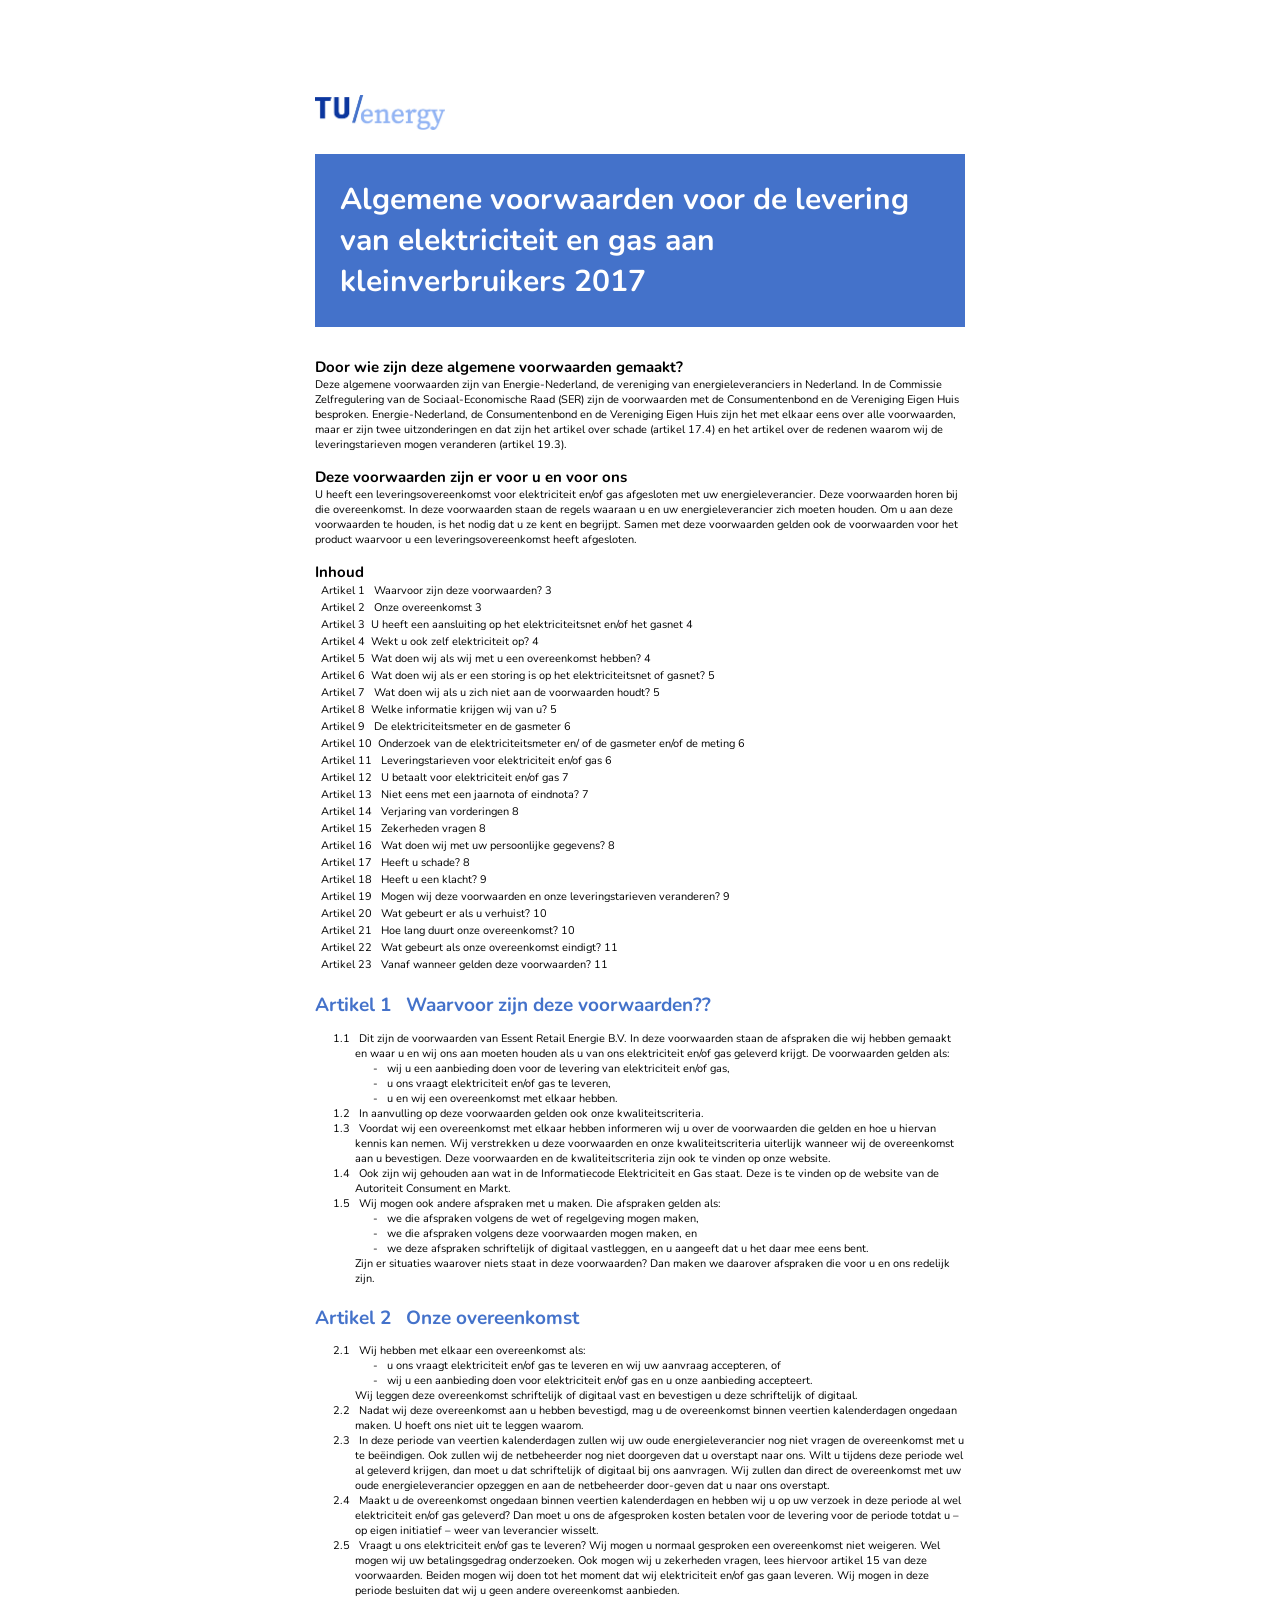
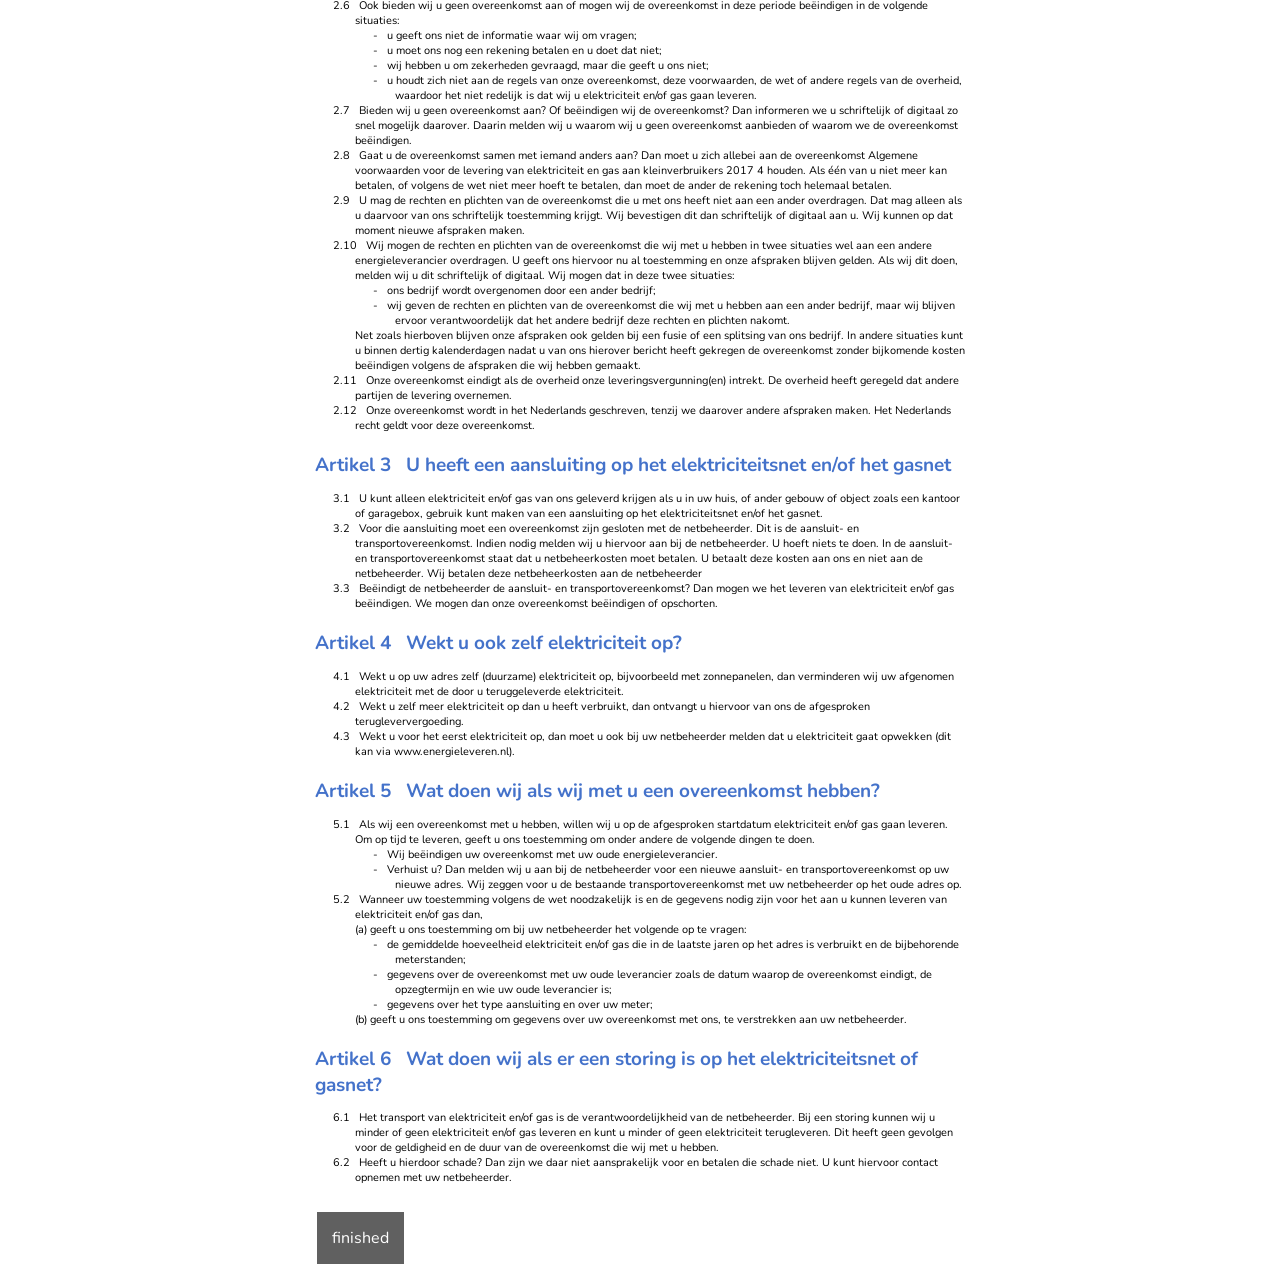
==== commit 47d0f0f4: "Vraagteken toegevoegd" ====
--- a/index.html
+++ b/index.html
@@ -109,7 +109,7 @@
     </div>
 
     <div id="legal-list">
-        <h1 id="art1">Waarvoor zijn deze voorwaarden?</h1>
+        <h1 id="art1">Waarvoor zijn deze voorwaarden??</h1>
         <ol>
             <li>Dit zijn de voorwaarden van Essent Retail Energie B.V. In deze voorwaarden staan de afspraken die wij
                 hebben gemaakt en waar u en wij ons aan moeten houden als u van ons elektriciteit en/of gas geleverd
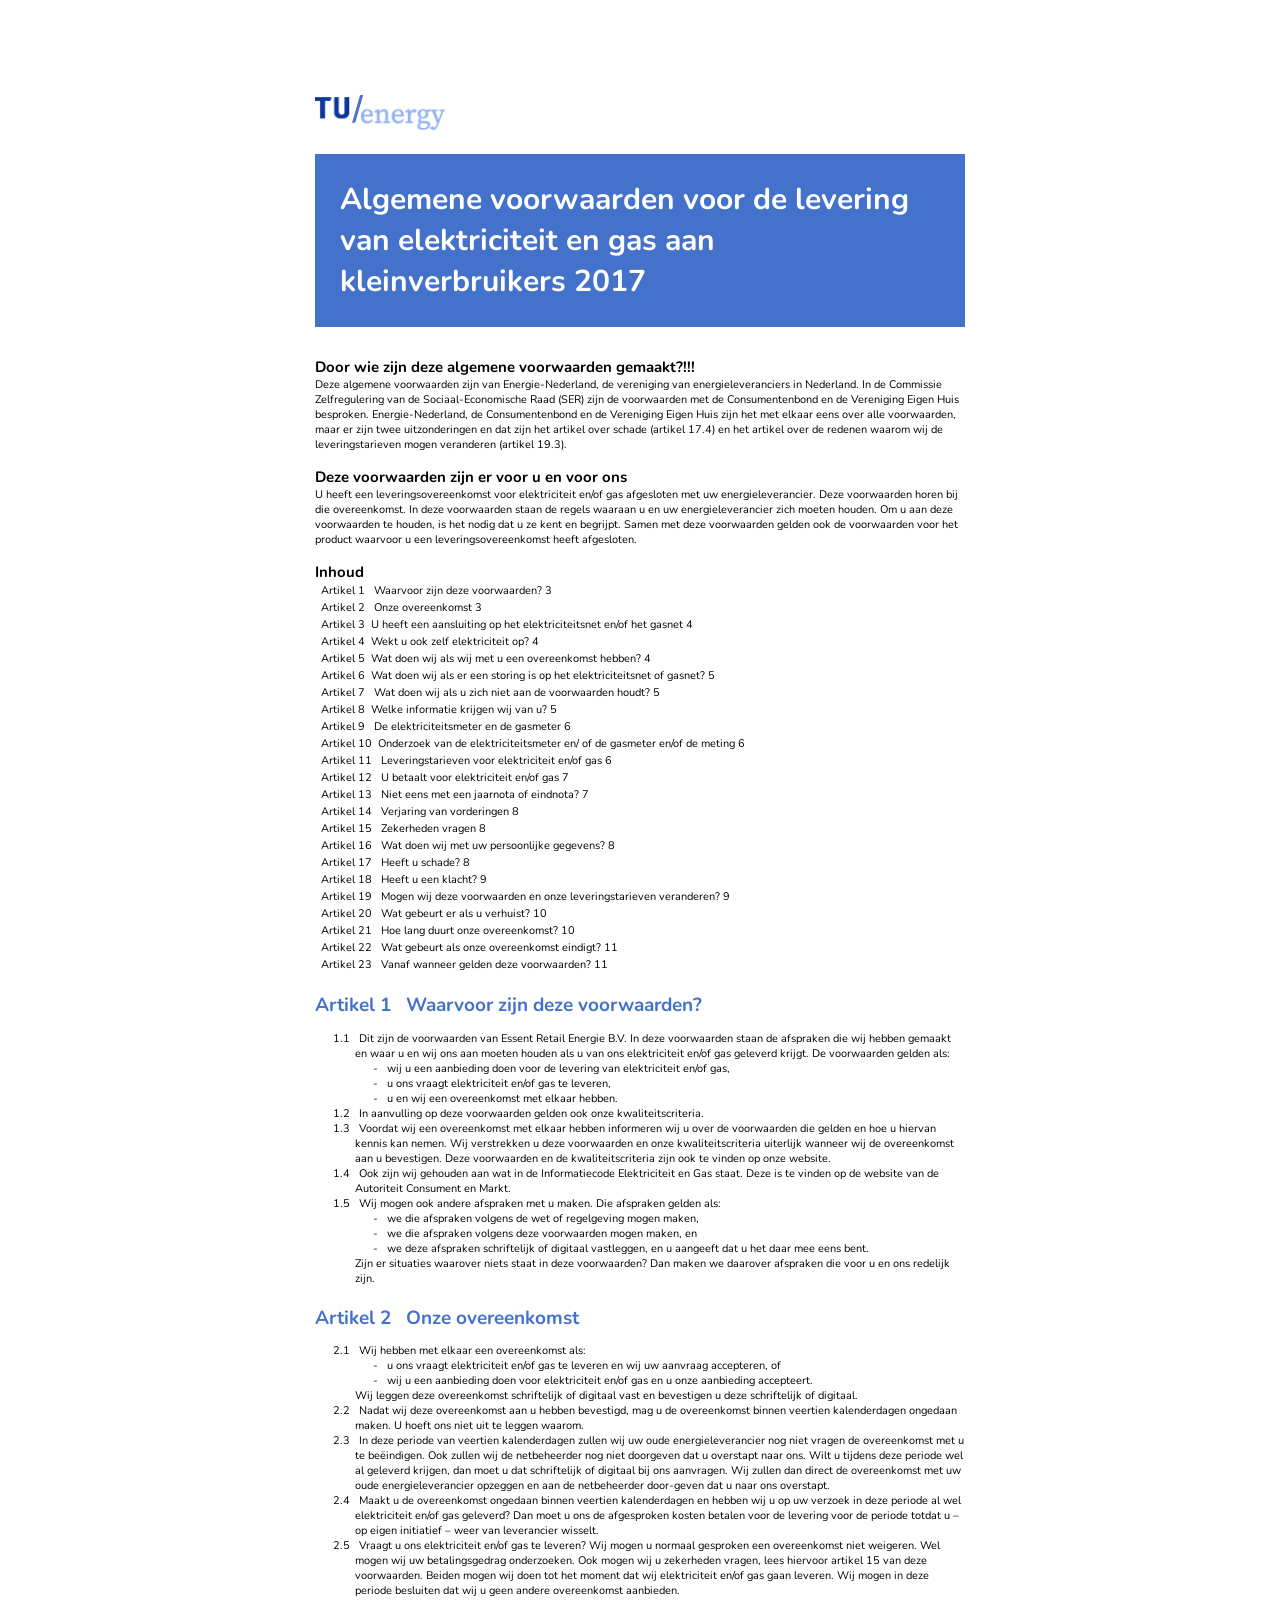
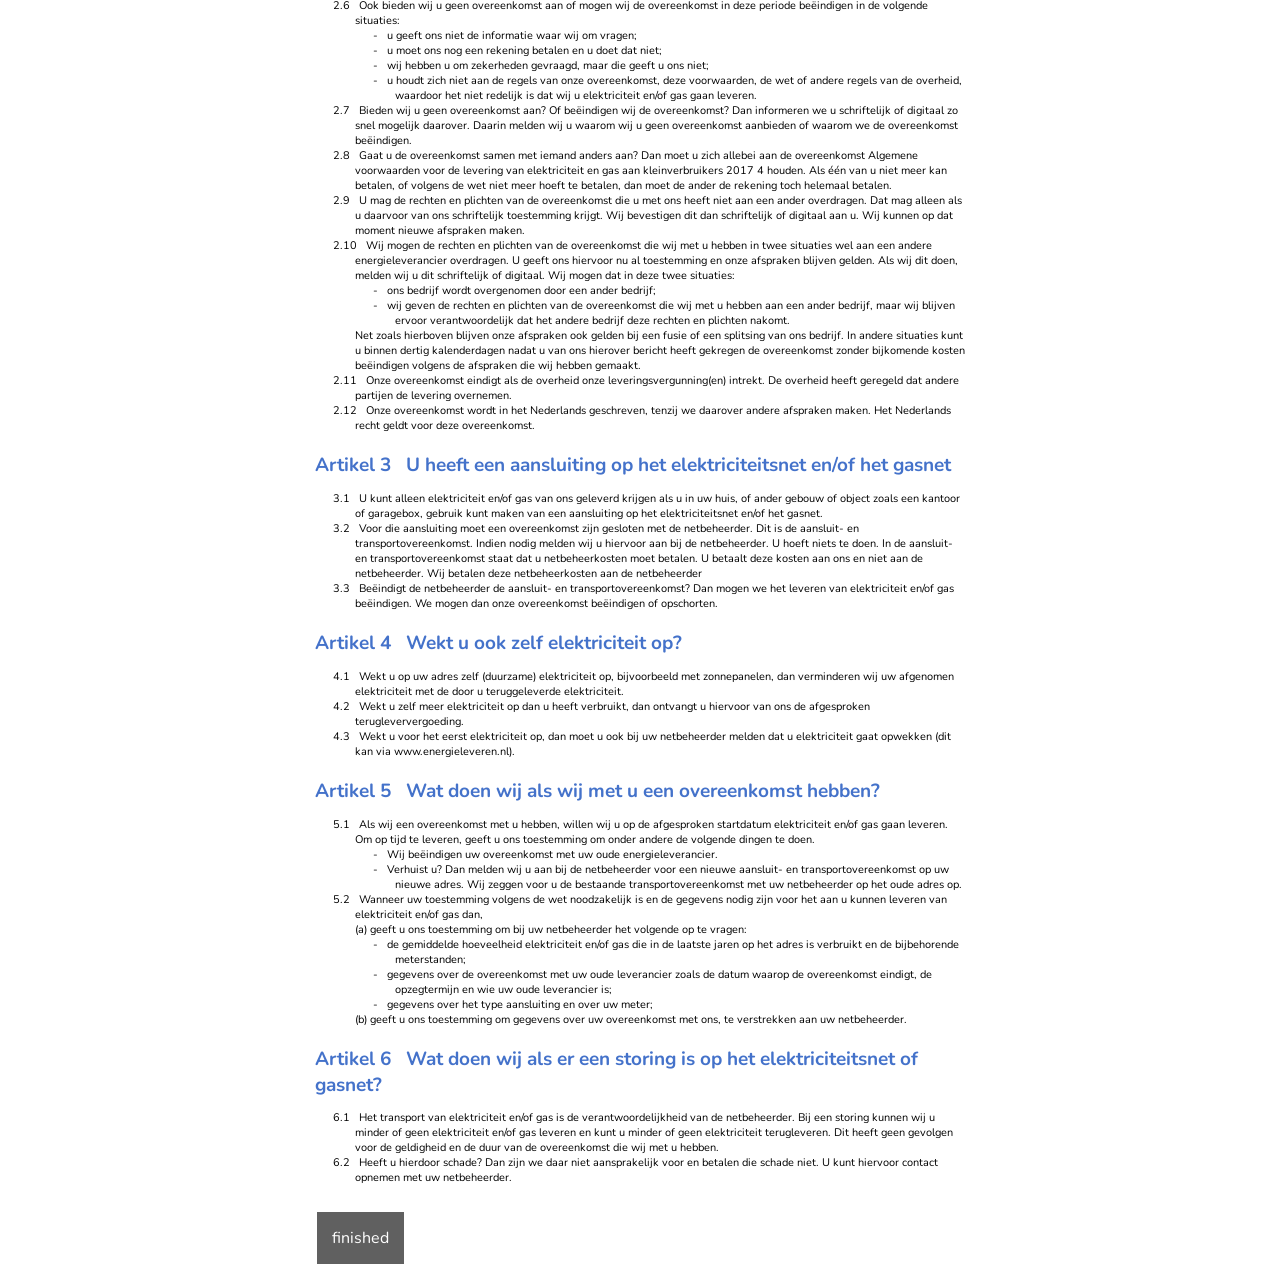
==== commit 83f1e6d9: "Uitroeptekens toevoegen" ====
--- a/index.html
+++ b/index.html
@@ -31,7 +31,7 @@
 
 
     <div class="content">
-        <h0>Door wie zijn deze algemene voorwaarden gemaakt?</h0>
+        <h0>Door wie zijn deze algemene voorwaarden gemaakt?!!!</h0>
         Deze algemene voorwaarden zijn van Energie-Nederland, de vereniging van energieleveranciers in
         Nederland. In de Commissie Zelfregulering van de Sociaal-Economische Raad (SER) zijn de voorwaarden met
         de Consumentenbond en de Vereniging Eigen Huis besproken.
@@ -109,7 +109,7 @@
     </div>
 
     <div id="legal-list">
-        <h1 id="art1">Waarvoor zijn deze voorwaarden??</h1>
+        <h1 id="art1">Waarvoor zijn deze voorwaarden?</h1>
         <ol>
             <li>Dit zijn de voorwaarden van Essent Retail Energie B.V. In deze voorwaarden staan de afspraken die wij
                 hebben gemaakt en waar u en wij ons aan moeten houden als u van ons elektriciteit en/of gas geleverd
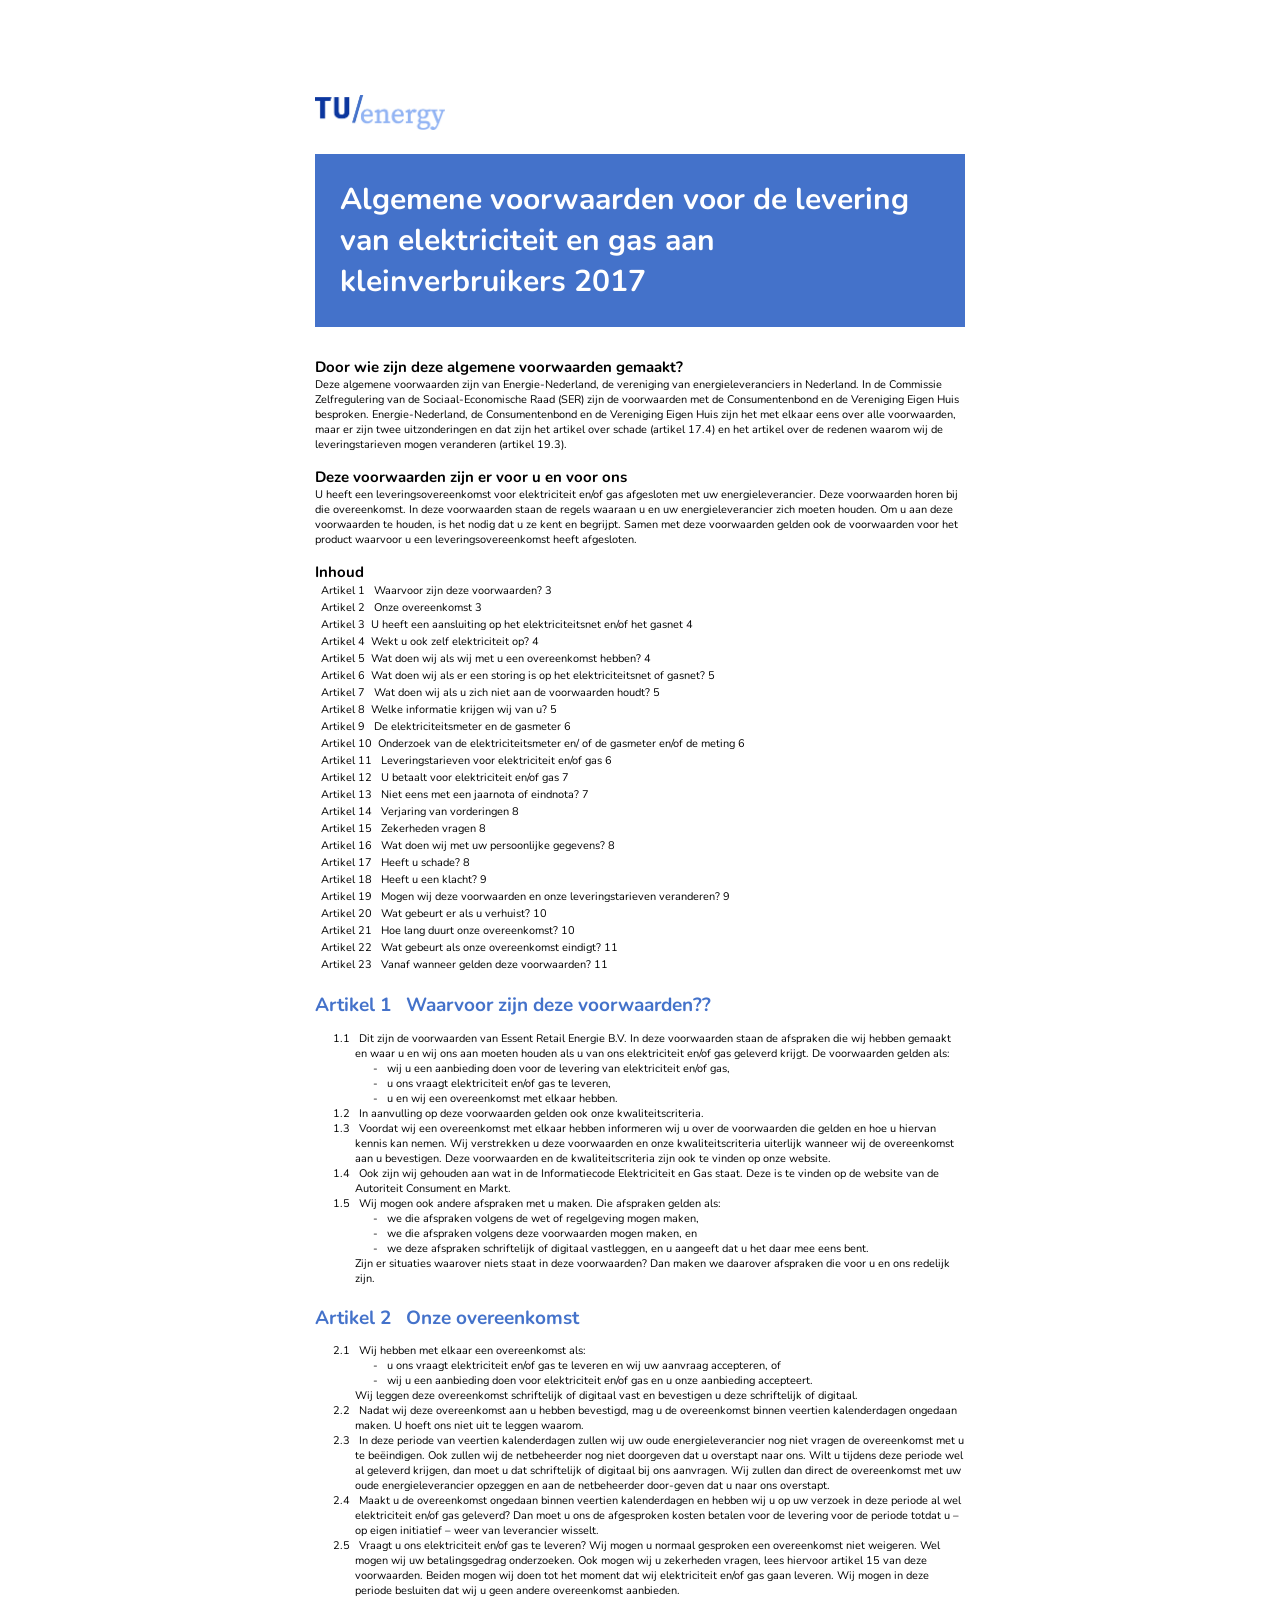
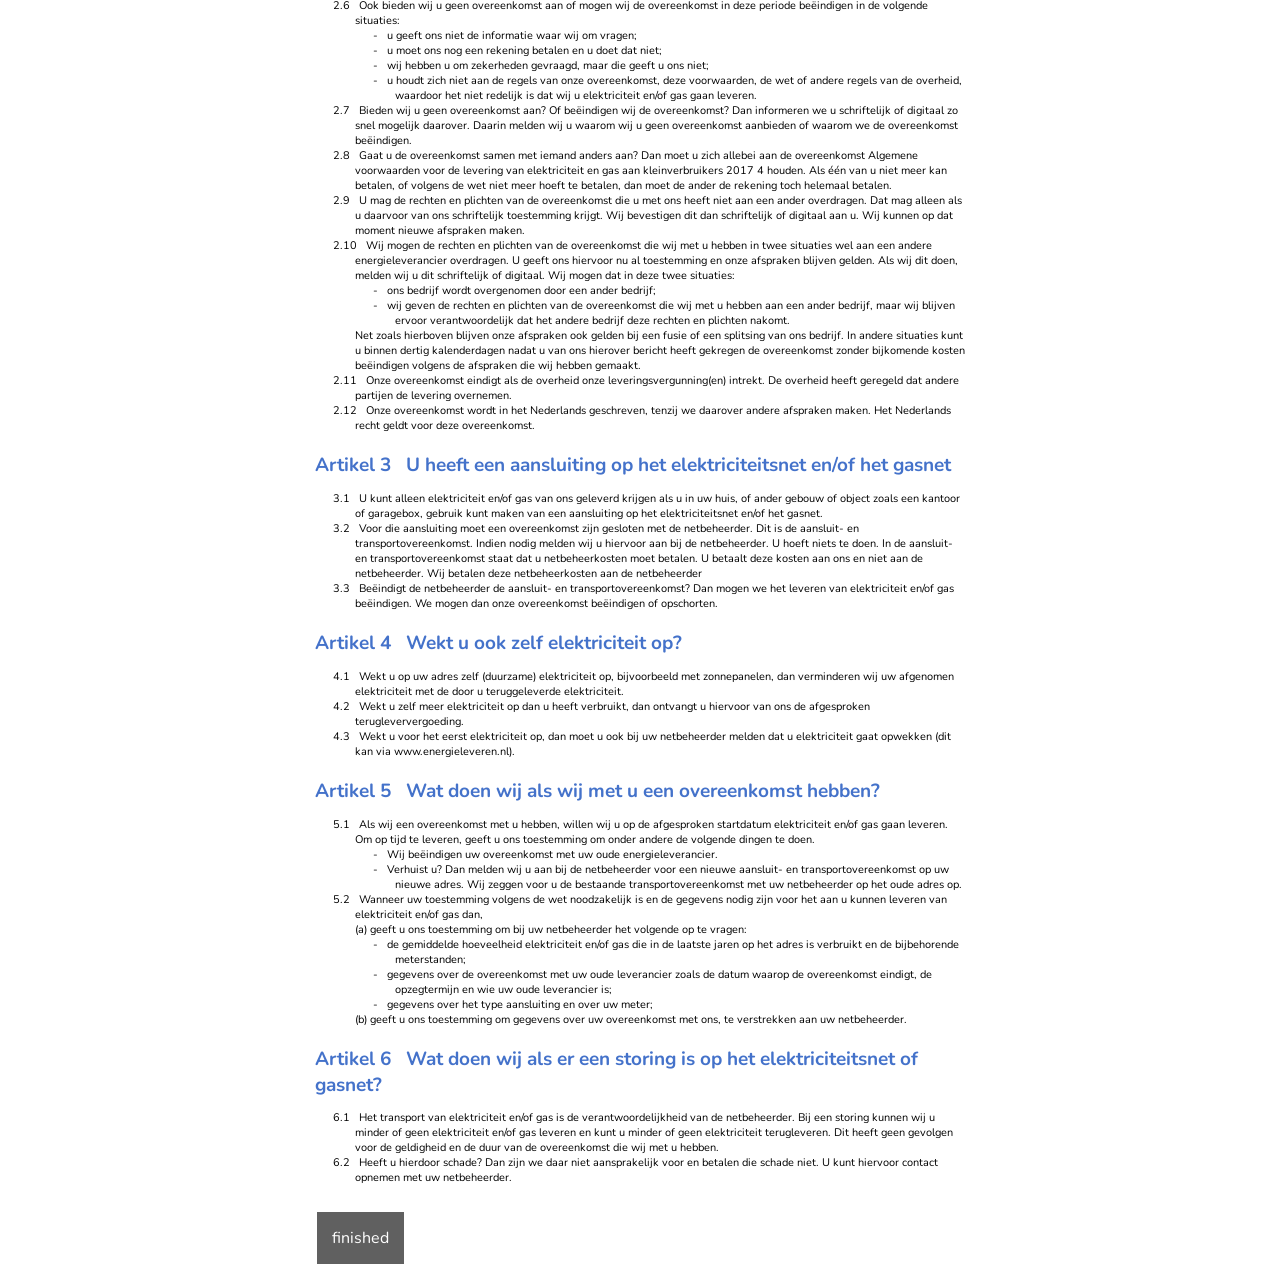
==== commit 5a53b02b: "Merge pull request #1 from ID-Legal-Design/Filter-Content Vraagteken toegevoegd" ====
--- a/index.html
+++ b/index.html
@@ -31,7 +31,7 @@
 
 
     <div class="content">
-        <h0>Door wie zijn deze algemene voorwaarden gemaakt?!!!</h0>
+        <h0>Door wie zijn deze algemene voorwaarden gemaakt?</h0>
         Deze algemene voorwaarden zijn van Energie-Nederland, de vereniging van energieleveranciers in
         Nederland. In de Commissie Zelfregulering van de Sociaal-Economische Raad (SER) zijn de voorwaarden met
         de Consumentenbond en de Vereniging Eigen Huis besproken.
@@ -109,7 +109,7 @@
     </div>
 
     <div id="legal-list">
-        <h1 id="art1">Waarvoor zijn deze voorwaarden?</h1>
+        <h1 id="art1">Waarvoor zijn deze voorwaarden??</h1>
         <ol>
             <li>Dit zijn de voorwaarden van Essent Retail Energie B.V. In deze voorwaarden staan de afspraken die wij
                 hebben gemaakt en waar u en wij ons aan moeten houden als u van ons elektriciteit en/of gas geleverd
